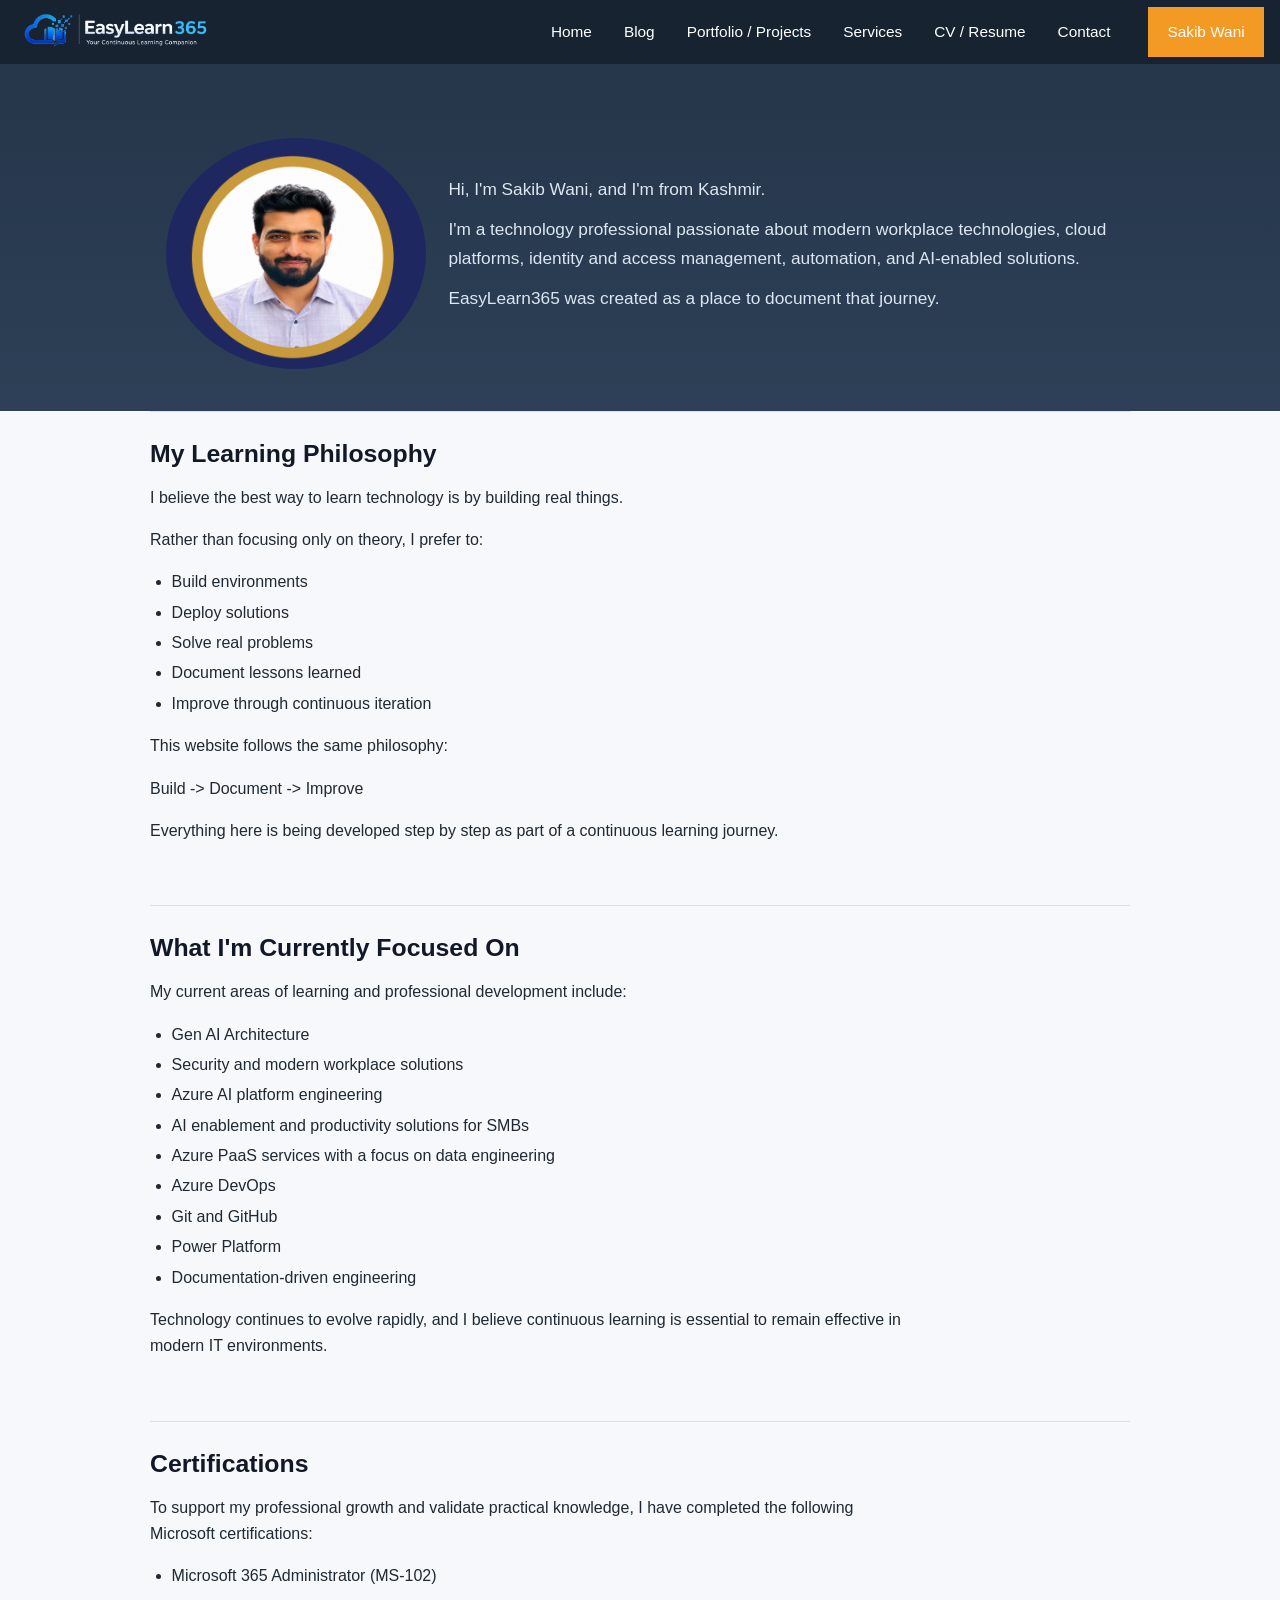
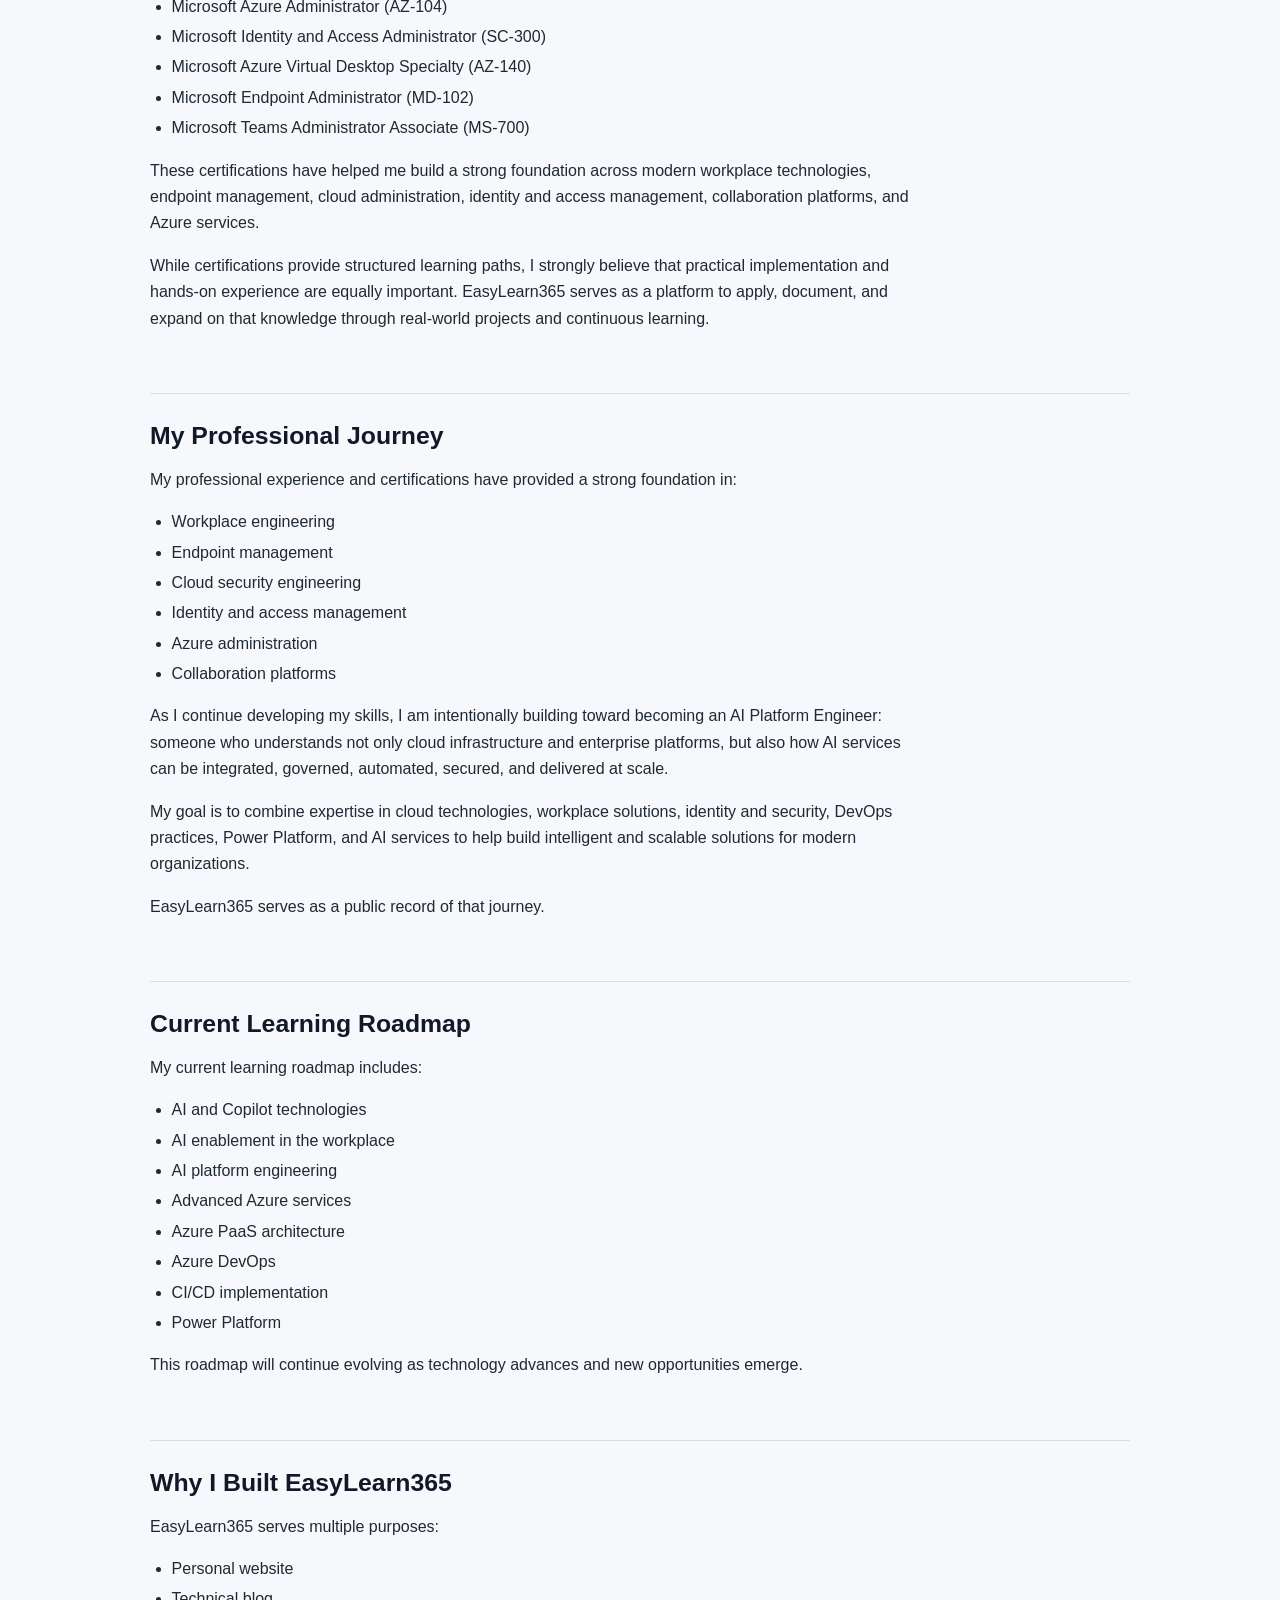
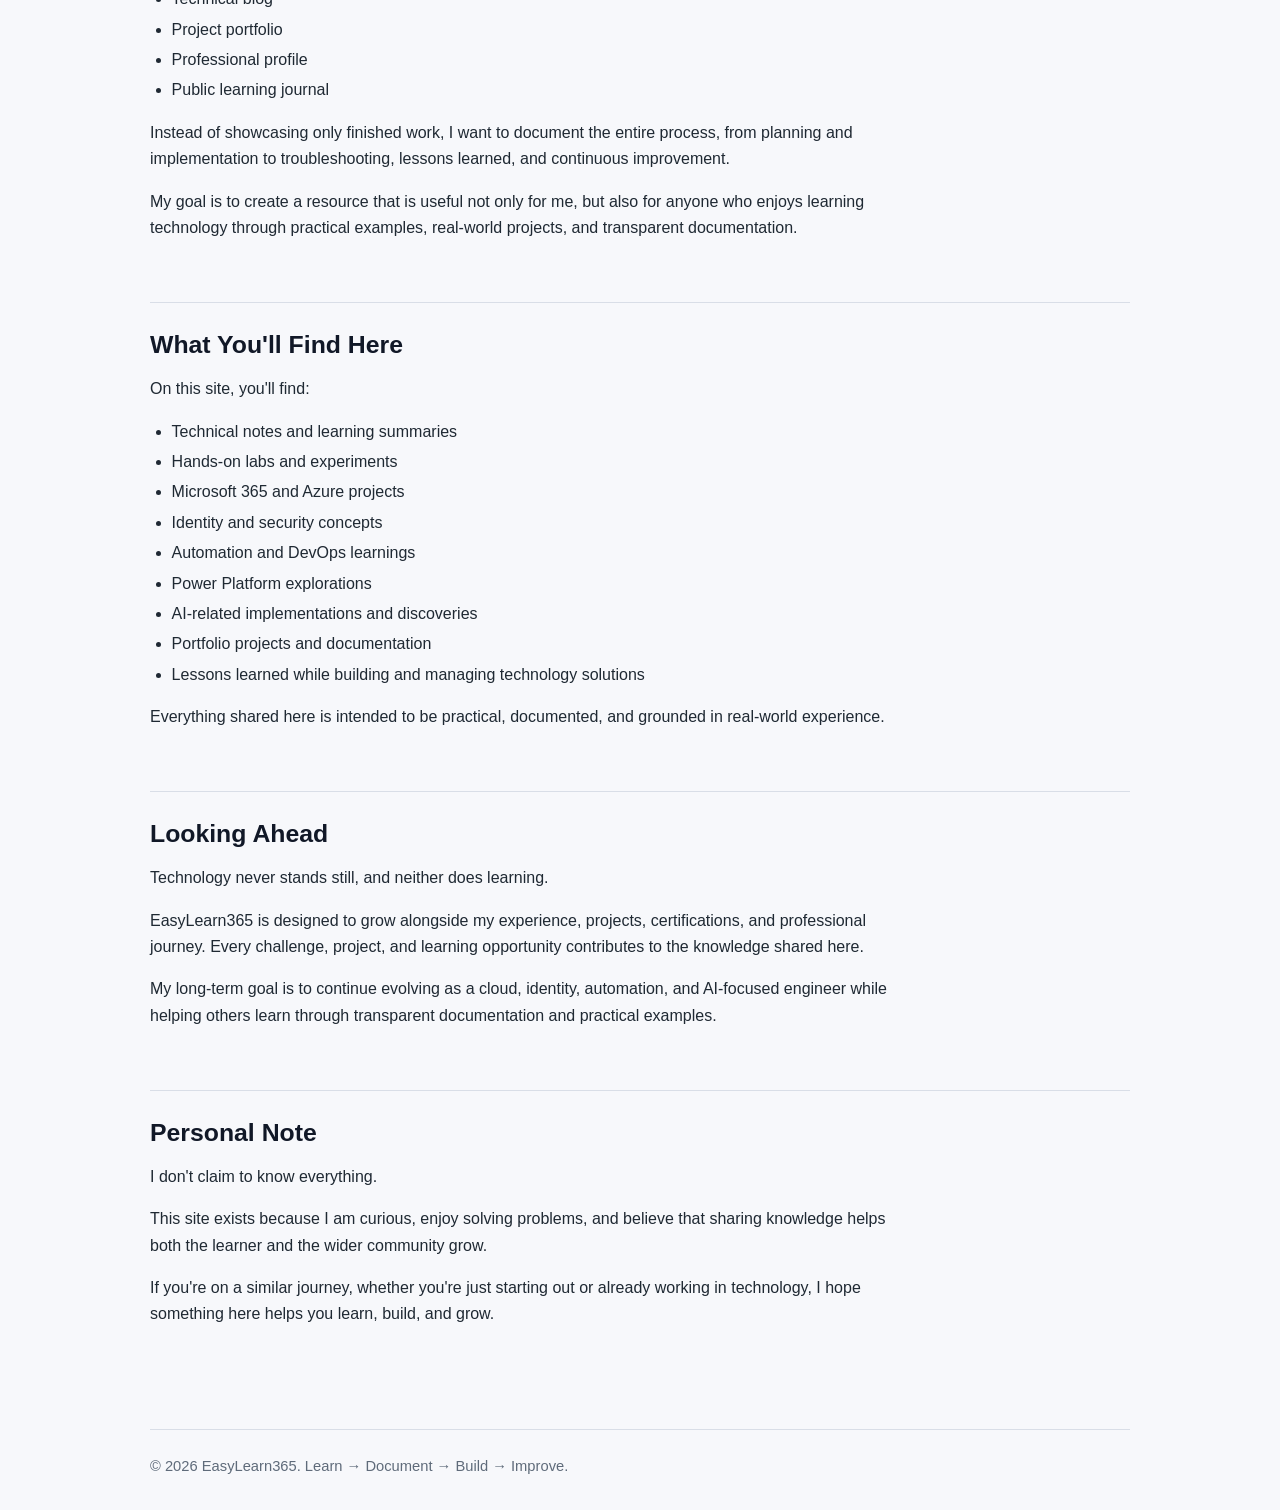
==== about/index.html @ 42c174fe "Remove About page hero heading" ====
<!DOCTYPE html>
<html lang="en">
<head>
  <meta charset="UTF-8" />
  <meta name="viewport" content="width=device-width, initial-scale=1.0" />
  <link rel="stylesheet" href="../assets/css/styles.css?v=20260812-1" />
  <title>About Me | EasyLearn365</title>
</head>
<body>
  <header class="page-header">
    <div class="topbar">
      <a class="site-brand" href="../" aria-label="EasyLearn365 home">
        <img
          class="brand-logo"
          src="../assets/images/easylearn365-brand-logo-header-light.png"
          alt="EasyLearn365 - Your Continuous Learning Companion"
        />
      </a>

      <nav>
        <a href="../">Home</a>
        <a href="../blog/">Blog</a>
        <a href="../projects/">Portfolio / Projects</a>
        <a href="../services/">Services</a>
        <a href="../cv/">CV / Resume</a>
        <a href="../contact/">Contact</a>
        <a class="nav-profile" href="./">Sakib Wani</a>
      </nav>
    </div>

    <div class="about-hero">
      <img
        src="../assets/images/sakib-wani-profile.png"
        alt="Sakib Wani"
        width="260"
      />
      <div class="about-hero-copy">
        <p>
          Hi, I'm Sakib Wani, and I'm from Kashmir.
        </p>
        <p>
          I'm a technology professional passionate about modern workplace
          technologies, cloud platforms, identity and access management,
          automation, and AI-enabled solutions.
        </p>
        <p>
          EasyLearn365 was created as a place to document that journey.
        </p>
      </div>
    </div>
  </header>

  <main>
    <section>
      <h2>My Learning Philosophy</h2>
      <p>
        I believe the best way to learn technology is by building real things.
      </p>
      <p>
        Rather than focusing only on theory, I prefer to:
      </p>
      <ul>
        <li>Build environments</li>
        <li>Deploy solutions</li>
        <li>Solve real problems</li>
        <li>Document lessons learned</li>
        <li>Improve through continuous iteration</li>
      </ul>
      <p>
        This website follows the same philosophy:
      </p>
      <p>
        Build -&gt; Document -&gt; Improve
      </p>
      <p>
        Everything here is being developed step by step as part of a continuous
        learning journey.
      </p>
    </section>

    <section>
      <h2>What I'm Currently Focused On</h2>
      <p>
        My current areas of learning and professional development include:
      </p>
      <ul>
        <li>Gen AI Architecture</li>
        <li>Security and modern workplace solutions</li>
        <li>Azure AI platform engineering</li>
        <li>AI enablement and productivity solutions for SMBs</li>
        <li>Azure PaaS services with a focus on data engineering</li>
        <li>Azure DevOps</li>
        <li>Git and GitHub</li>
        <li>Power Platform</li>
        <li>Documentation-driven engineering</li>
      </ul>
      <p>
        Technology continues to evolve rapidly, and I believe continuous
        learning is essential to remain effective in modern IT environments.
      </p>
    </section>

    <section>
      <h2>Certifications</h2>
      <p>
        To support my professional growth and validate practical knowledge, I
        have completed the following Microsoft certifications:
      </p>
      <ul>
        <li>Microsoft 365 Administrator (MS-102)</li>
        <li>Microsoft Azure Administrator (AZ-104)</li>
        <li>Microsoft Identity and Access Administrator (SC-300)</li>
        <li>Microsoft Azure Virtual Desktop Specialty (AZ-140)</li>
        <li>Microsoft Endpoint Administrator (MD-102)</li>
        <li>Microsoft Teams Administrator Associate (MS-700)</li>
      </ul>
      <p>
        These certifications have helped me build a strong foundation across
        modern workplace technologies, endpoint management, cloud
        administration, identity and access management, collaboration platforms,
        and Azure services.
      </p>
      <p>
        While certifications provide structured learning paths, I strongly
        believe that practical implementation and hands-on experience are equally
        important. EasyLearn365 serves as a platform to apply, document, and
        expand on that knowledge through real-world projects and continuous
        learning.
      </p>
    </section>

    <section>
      <h2>My Professional Journey</h2>
      <p>
        My professional experience and certifications have provided a strong
        foundation in:
      </p>
      <ul>
        <li>Workplace engineering</li>
        <li>Endpoint management</li>
        <li>Cloud security engineering</li>
        <li>Identity and access management</li>
        <li>Azure administration</li>
        <li>Collaboration platforms</li>
      </ul>
      <p>
        As I continue developing my skills, I am intentionally building toward
        becoming an AI Platform Engineer: someone who understands not only cloud
        infrastructure and enterprise platforms, but also how AI services can be
        integrated, governed, automated, secured, and delivered at scale.
      </p>
      <p>
        My goal is to combine expertise in cloud technologies, workplace
        solutions, identity and security, DevOps practices, Power Platform, and
        AI services to help build intelligent and scalable solutions for modern
        organizations.
      </p>
      <p>
        EasyLearn365 serves as a public record of that journey.
      </p>
    </section>

    <section>
      <h2>Current Learning Roadmap</h2>
      <p>
        My current learning roadmap includes:
      </p>
      <ul>
        <li>AI and Copilot technologies</li>
        <li>AI enablement in the workplace</li>
        <li>AI platform engineering</li>
        <li>Advanced Azure services</li>
        <li>Azure PaaS architecture</li>
        <li>Azure DevOps</li>
        <li>CI/CD implementation</li>
        <li>Power Platform</li>
      </ul>
      <p>
        This roadmap will continue evolving as technology advances and new
        opportunities emerge.
      </p>
    </section>

    <section>
      <h2>Why I Built EasyLearn365</h2>
      <p>
        EasyLearn365 serves multiple purposes:
      </p>
      <ul>
        <li>Personal website</li>
        <li>Technical blog</li>
        <li>Project portfolio</li>
        <li>Professional profile</li>
        <li>Public learning journal</li>
      </ul>
      <p>
        Instead of showcasing only finished work, I want to document the entire
        process, from planning and implementation to troubleshooting, lessons
        learned, and continuous improvement.
      </p>
      <p>
        My goal is to create a resource that is useful not only for me, but also
        for anyone who enjoys learning technology through practical examples,
        real-world projects, and transparent documentation.
      </p>
    </section>

    <section>
      <h2>What You'll Find Here</h2>
      <p>
        On this site, you'll find:
      </p>
      <ul>
        <li>Technical notes and learning summaries</li>
        <li>Hands-on labs and experiments</li>
        <li>Microsoft 365 and Azure projects</li>
        <li>Identity and security concepts</li>
        <li>Automation and DevOps learnings</li>
        <li>Power Platform explorations</li>
        <li>AI-related implementations and discoveries</li>
        <li>Portfolio projects and documentation</li>
        <li>Lessons learned while building and managing technology solutions</li>
      </ul>
      <p>
        Everything shared here is intended to be practical, documented, and
        grounded in real-world experience.
      </p>
    </section>

    <section>
      <h2>Looking Ahead</h2>
      <p>
        Technology never stands still, and neither does learning.
      </p>
      <p>
        EasyLearn365 is designed to grow alongside my experience, projects,
        certifications, and professional journey. Every challenge, project, and
        learning opportunity contributes to the knowledge shared here.
      </p>
      <p>
        My long-term goal is to continue evolving as a cloud, identity,
        automation, and AI-focused engineer while helping others learn through
        transparent documentation and practical examples.
      </p>
    </section>

    <section>
      <h2>Personal Note</h2>
      <p>
        I don't claim to know everything.
      </p>
      <p>
        This site exists because I am curious, enjoy solving problems, and
        believe that sharing knowledge helps both the learner and the wider
        community grow.
      </p>
      <p>
        If you're on a similar journey, whether you're just starting out or
        already working in technology, I hope something here helps you learn,
        build, and grow.
      </p>
    </section>
  </main>

  <footer>
    <p>&copy; 2026 EasyLearn365. Learn &rarr; Document &rarr; Build &rarr; Improve.</p>
  </footer>
</body>
</html>
---- assets/css/styles.css ----
* {
  box-sizing: border-box;
}

:root {
  color-scheme: light;
  --page-bg: #f7f8fb;
  --text: #1f2933;
  --muted: #5f6b7a;
  --heading: #111827;
  --line: #d9dee7;
  --brand: #1f5f8b;
  --brand-strong: #163f5f;
  --ink: #172331;
  --ink-soft: #223143;
  --blue: #16a8d8;
}

html {
  font-size: 16px;
}

body {
  margin: 0;
  background: var(--page-bg);
  color: var(--text);
  font-family: Arial, Helvetica, sans-serif;
  line-height: 1.65;
}

a {
  color: var(--brand);
  text-decoration-thickness: 1px;
  text-underline-offset: 0.18em;
}

a:hover,
a:focus {
  color: var(--brand-strong);
}

header,
main,
footer {
  width: min(100% - 2rem, 980px);
  margin: 0 auto;
}

header {
  width: 100%;
  padding: 0 0 2rem;
}

.page-header {
  padding-bottom: 2.4rem;
  background: linear-gradient(180deg, #243448 0%, #2d4057 100%);
}

.page-header .topbar {
  margin-bottom: 2.2rem;
}

.page-header h1,
.page-header h2 {
  color: #ffffff;
}

.page-header p,
.page-header .page-intro,
.page-header .blog-intro,
.page-header .article-source,
.page-header .post-meta {
  color: #dbe7f1;
}

.page-header .post-meta span + span::before {
  background: rgba(255, 255, 255, 0.36);
}

.page-header .button-muted {
  border-color: rgba(255, 255, 255, 0.75);
  background: transparent;
  color: #ffffff;
}

.page-header .button-muted:hover,
.page-header .button-muted:focus {
  border-color: #82d7f1;
  background: rgba(130, 215, 241, 0.12);
  color: #82d7f1;
}

.about-hero {
  display: grid;
  grid-template-columns: 260px minmax(0, 1fr);
  align-items: center;
  gap: 2.4rem;
  width: min(100% - 2rem, 980px);
  margin: 0 auto;
  padding: 1.2rem 0 0.2rem;
}

.about-hero img {
  display: block;
  width: min(260px, 100%);
  margin: 0;
  border-radius: 50%;
}

.about-hero-copy h1 {
  margin: 0 0 0.7rem;
}

.about-hero-copy h2 {
  margin-bottom: 0.7rem;
  color: #82d7f1;
  font-size: 1.2rem;
}

.about-hero-copy p {
  max-width: 660px;
  margin: 0 0 0.75rem;
  color: #dbe7f1;
}

.about-hero-copy p:last-child {
  margin-bottom: 0;
}

.hero {
  width: 100%;
  margin: 0;
  padding: 3rem max(1rem, calc((100% - 980px) / 2)) 3.5rem;
  border-top: 0;
  background: linear-gradient(180deg, #243448 0%, #2d4057 100%);
  text-align: center;
}

.hero-copy {
  max-width: 900px;
  margin: 0 auto;
}

.logo-marquee {
  width: min(100%, 900px);
  margin: 0 auto 1.5rem;
  overflow: hidden;
  -webkit-mask-image: linear-gradient(90deg, transparent, #000 12%, #000 88%, transparent);
  mask-image: linear-gradient(90deg, transparent, #000 12%, #000 88%, transparent);
}

.logo-track {
  display: flex;
  width: max-content;
  animation: logo-scroll 34s linear infinite;
}

.logo-group {
  display: flex;
  gap: 0.75rem;
  padding-right: 0.75rem;
}

.logo-tile {
  position: relative;
  display: flex;
  align-items: center;
  justify-content: center;
  gap: 0.55rem;
  min-width: max-content;
  min-height: 3rem;
  padding: 0.58rem 0.9rem;
  border: 1px solid rgba(125, 211, 252, 0.5);
  background: #102a44;
  box-shadow: 0 0.45rem 1.1rem rgba(0, 0, 0, 0.22);
}

.logo-label {
  position: relative;
  z-index: 1;
  color: #ffffff !important;
  font-size: 0.94rem;
  font-weight: 700;
  line-height: 1.1;
  text-shadow: 0 1px 2px rgba(0, 0, 0, 0.35);
  white-space: nowrap;
}

.sr-only {
  position: absolute;
  width: 1px;
  height: 1px;
  padding: 0;
  margin: -1px;
  overflow: hidden;
  clip: rect(0, 0, 0, 0);
  white-space: nowrap;
  border: 0;
}

.mark-microsoft::before {
  content: "";
  flex: 0 0 auto;
  width: 1.35rem;
  height: 1.35rem;
  background:
    linear-gradient(#f25022 0 0) 0 0 / 46% 46%,
    linear-gradient(#7fba00 0 0) 100% 0 / 46% 46%,
    linear-gradient(#00a4ef 0 0) 0 100% / 46% 46%,
    linear-gradient(#ffb900 0 0) 100% 100% / 46% 46%;
  background-repeat: no-repeat;
}

.mark-azure::before {
  content: "";
  flex: 0 0 auto;
  width: 1.55rem;
  height: 1.4rem;
  background: linear-gradient(135deg, #38bdf8, #0078d4);
  clip-path: polygon(50% 0, 100% 100%, 62% 100%, 49% 66%, 34% 100%, 0 100%);
}

.mark-identity::before {
  content: "";
  flex: 0 0 auto;
  width: 1.35rem;
  height: 1.5rem;
  background: linear-gradient(135deg, #7dd3fc, #6366f1);
  clip-path: polygon(50% 0, 90% 18%, 82% 76%, 50% 100%, 18% 76%, 10% 18%);
}

.mark-identity::after {
  content: "";
  position: absolute;
  left: 1.28rem;
  width: 0.42rem;
  height: 0.42rem;
  border: 0.14rem solid #ffffff;
  border-top-color: transparent;
  border-radius: 50%;
}

.mark-security::before {
  content: "";
  flex: 0 0 auto;
  width: 1.4rem;
  height: 1.52rem;
  background: linear-gradient(135deg, #22c55e, #14b8a6);
  clip-path: polygon(50% 0, 88% 17%, 82% 73%, 50% 100%, 18% 73%, 12% 17%);
}

.mark-security::after {
  content: "";
  position: absolute;
  left: 1.3rem;
  width: 0.52rem;
  height: 0.4rem;
  border: 0.12rem solid #ffffff;
  border-top-left-radius: 0.2rem;
  border-top-right-radius: 0.2rem;
  border-bottom-width: 0.28rem;
}

.mark-automation::before {
  content: "";
  flex: 0 0 auto;
  width: 1.3rem;
  height: 1.3rem;
  border: 0.25rem solid #d6a900;
  border-radius: 50%;
  box-shadow:
    0 -0.78rem 0 -0.54rem #d6a900,
    0 0.78rem 0 -0.54rem #d6a900,
    0.78rem 0 0 -0.54rem #d6a900,
    -0.78rem 0 0 -0.54rem #d6a900,
    0.55rem 0.55rem 0 -0.54rem #d6a900,
    -0.55rem -0.55rem 0 -0.54rem #d6a900,
    0.55rem -0.55rem 0 -0.54rem #d6a900,
    -0.55rem 0.55rem 0 -0.54rem #d6a900;
}

.mark-ai::before {
  content: "";
  flex: 0 0 auto;
  width: 1.42rem;
  height: 1.42rem;
  border: 0.18rem solid #0891b2;
  border-radius: 50%;
  box-shadow:
    0.62rem 0.2rem 0 -0.3rem #0891b2,
    -0.56rem 0.3rem 0 -0.3rem #0891b2,
    0 -0.62rem 0 -0.3rem #0891b2;
}

.mark-copilot::before {
  content: "";
  flex: 0 0 auto;
  width: 1.55rem;
  height: 1.25rem;
  border: 0.2rem solid #7c3aed;
  border-left-color: #0284c7;
  border-right-color: #16a34a;
  border-radius: 50%;
  transform: rotate(-12deg);
}

.mark-copilot::after {
  content: "";
  position: absolute;
  left: 1.45rem;
  width: 0.5rem;
  height: 0.5rem;
  background: #0284c7;
  border-radius: 50%;
}

.mark-devops::before {
  content: "";
  flex: 0 0 auto;
  width: 1.65rem;
  height: 0.95rem;
  border: 0.2rem solid #2563eb;
  border-left-color: transparent;
  border-right-color: transparent;
  border-radius: 50%;
  transform: rotate(-18deg);
}

.mark-workplace::before {
  content: "";
  flex: 0 0 auto;
  width: 1.5rem;
  height: 1.08rem;
  border: 0.16rem solid #16a34a;
  border-radius: 0.18rem;
  box-shadow: 0.28rem 0.28rem 0 -0.12rem #16a34a;
}

@keyframes logo-scroll {
  from {
    transform: translateX(0);
  }

  to {
    transform: translateX(-50%);
  }
}

@media (prefers-reduced-motion: reduce) {
  .logo-track {
    animation: none;
    flex-wrap: wrap;
    justify-content: center;
    width: auto;
  }
}

.hero h1 {
  margin: 0 auto 1rem;
  max-width: 850px;
  color: #ffffff;
}

.hero p {
  max-width: 780px;
  margin-left: auto;
  margin-right: auto;
  color: #dbe7f1;
}

.hero-actions {
  display: flex;
  flex-wrap: wrap;
  justify-content: center;
  gap: 0.8rem;
  margin-top: 1.6rem;
}

.button {
  display: inline-flex;
  align-items: center;
  justify-content: center;
  min-height: 3rem;
  padding: 0.75rem 1.15rem;
  border: 1px solid var(--brand);
  font-weight: 700;
  text-decoration: none;
}

.button-primary {
  border-color: var(--blue);
  background: var(--blue);
  color: #ffffff;
}

.button-primary:hover,
.button-primary:focus {
  border-color: #55c9ea;
  background: #55c9ea;
  color: #ffffff;
}

.button-secondary {
  background: transparent;
  border-color: #ffffff;
  color: #ffffff;
}

.button-secondary:hover,
.button-secondary:focus {
  border-color: #82d7f1;
  color: #82d7f1;
}

.topbar {
  display: flex;
  align-items: center;
  justify-content: space-between;
  gap: 1rem;
  width: 100%;
  min-height: 4rem;
  padding: 0.45rem 1rem;
  background: var(--ink);
}

.site-brand {
  display: block;
  flex: 0 0 auto;
  width: min(205px, 28vw);
  margin: 0;
  text-decoration: none;
}

.site-brand:hover,
.site-brand:focus {
  opacity: 0.92;
}

.brand-logo {
  display: block;
  width: 100%;
}

nav {
  display: flex;
  flex-wrap: wrap;
  align-items: center;
  justify-content: flex-end;
  gap: 0.55rem 2rem;
  padding: 0;
  border-bottom: 0;
  font-size: 0.96rem;
}

nav a {
  color: #ffffff;
  text-decoration: none;
}

nav a:hover,
nav a:focus {
  color: #82d7f1;
  text-decoration: underline;
}

.nav-profile {
  margin-left: 0.35rem;
  padding: 0.68rem 1.15rem;
  border: 1px solid #f39a25;
  background: #f39a25;
  color: #ffffff;
}

.nav-profile:hover,
.nav-profile:focus {
  border-color: #ffb24f;
  background: #ffb24f;
  color: #ffffff;
  text-decoration: none;
}

h1,
h2,
h3 {
  color: var(--heading);
  line-height: 1.2;
}

h1 {
  max-width: 820px;
  margin: 2.4rem auto 1rem;
  font-size: 2.2rem;
  letter-spacing: 0;
}

h2 {
  margin: 0 0 0.85rem;
  font-size: 1.55rem;
}

h3 {
  margin: 1.4rem 0 0.45rem;
  font-size: 1.1rem;
}

p,
ul {
  max-width: 760px;
}

header p {
  max-width: 760px;
  margin-left: auto;
  margin-right: auto;
  color: var(--muted);
  font-size: 1.08rem;
}

header > h1,
header > p {
  width: min(100% - 2rem, 980px);
}

.page-intro {
  margin-top: 0;
  margin-bottom: 0.5rem;
  text-align: center;
}

.services-page {
  padding-top: 0.8rem;
}

.service-section {
  border-top: 0;
}

.service-section > h2 {
  margin-bottom: 1.1rem;
  text-align: center;
}

.audience-grid {
  display: grid;
  grid-template-columns: repeat(4, minmax(0, 1fr));
  gap: 1rem;
}

.audience-card {
  padding: 1.15rem;
  border: 1px solid var(--line);
  background: #ffffff;
  box-shadow: 0 0.45rem 1.2rem rgba(23, 35, 49, 0.05);
}

.audience-card h3 {
  margin-top: 0;
  font-size: 1rem;
}

.audience-card p {
  margin: 0;
  color: var(--muted);
  font-size: 0.95rem;
}

.availability-panel {
  max-width: 760px;
  margin: 0 auto 1.6rem;
  padding: 1.4rem;
  border: 1px solid rgba(22, 168, 216, 0.35);
  background: #ffffff;
  text-align: center;
}

.availability-panel p {
  margin-left: auto;
  margin-right: auto;
}

.availability-panel .button {
  margin-top: 0.5rem;
}

.contact-page {
  padding-top: 0.8rem;
}

.contact-pitch {
  margin-bottom: 0;
}

.contact-panel {
  max-width: 900px;
  margin: 0 auto 1.5rem;
  padding: 0;
  border-top: 0;
}

.forms-embed {
  overflow: hidden;
  border: 1px solid var(--line);
  background: #ffffff;
  box-shadow: 0 0.6rem 1.4rem rgba(23, 35, 49, 0.06);
}

.forms-embed iframe {
  display: block;
  width: 100%;
  min-height: 640px;
  border: 0;
}

main {
  padding-bottom: 2.5rem;
}

.browse-section {
  padding: 3rem 0 2.6rem;
  border-top: 0;
}

.section-intro {
  max-width: 760px;
  margin: 0 auto 1.8rem;
  text-align: center;
}

.section-intro h2 {
  margin-bottom: 0.65rem;
  font-size: 2rem;
}

.section-intro p {
  margin: 0 auto;
  color: var(--muted);
}

.page-header .section-intro p {
  color: #dbe7f1;
}

.intro-actions {
  display: flex;
  flex-wrap: wrap;
  justify-content: center;
  gap: 0.8rem;
  margin-top: 1.4rem;
}

.browse-grid {
  display: grid;
  grid-template-columns: repeat(2, minmax(0, 1fr));
  gap: 1rem;
}

.browse-card {
  border: 1px solid var(--line);
  background: #ffffff;
  box-shadow: 0 0.6rem 1.4rem rgba(23, 35, 49, 0.06);
  transition: border-color 180ms ease, box-shadow 180ms ease, transform 180ms ease;
}

.browse-card:hover,
.browse-card:focus-within {
  border-color: rgba(22, 168, 216, 0.6);
  box-shadow: 0 0.85rem 1.8rem rgba(23, 35, 49, 0.1);
  transform: translateY(-2px);
}

.browse-card[open] {
  border-color: rgba(22, 168, 216, 0.75);
}

.browse-card summary {
  position: relative;
  display: grid;
  gap: 0.45rem;
  min-height: 8.25rem;
  padding: 1.25rem 3rem 1.25rem 1.25rem;
  cursor: pointer;
  list-style: none;
}

.browse-card summary::-webkit-details-marker {
  display: none;
}

.browse-card summary::after {
  content: "+";
  position: absolute;
  top: 1.1rem;
  right: 1.25rem;
  display: inline-flex;
  align-items: center;
  justify-content: center;
  width: 1.7rem;
  height: 1.7rem;
  border: 1px solid rgba(22, 168, 216, 0.45);
  color: var(--brand);
  font-weight: 800;
  line-height: 1;
}

.browse-card[open] summary {
  border-bottom: 1px solid var(--line);
}

.browse-card[open] summary::after {
  content: "-";
}

.card-title {
  color: var(--heading);
  font-size: 1.15rem;
  font-weight: 800;
  line-height: 1.25;
}

.card-summary {
  color: var(--muted);
  font-size: 0.98rem;
}

.card-content {
  padding: 1.15rem 1.25rem 1.25rem;
}

.card-content p,
.card-content ul {
  margin-top: 0;
}

.card-content p:last-child,
.card-content ul:last-child {
  margin-bottom: 0;
}

.blog-page {
  display: grid;
  grid-template-columns: minmax(0, 1fr) 280px;
  gap: 2rem;
  align-items: start;
  padding-top: 0.8rem;
}

.blog-intro {
  margin-top: 2.2rem;
  margin-bottom: 0;
  max-width: 860px;
  text-align: center;
}

.blog-feed,
.blog-sidebar,
.sidebar-panel {
  border-top: 0;
}

.blog-feed h2 {
  margin-bottom: 1.2rem;
}

.post-preview {
  display: grid;
  grid-template-columns: 250px minmax(0, 1fr);
  gap: 1.4rem;
  margin: 0;
  padding: 1.5rem 0;
  border-top: 1px solid var(--line);
}

.post-preview:first-of-type {
  border-top: 0;
  padding-top: 0;
}

.post-thumb {
  position: relative;
  display: flex;
  align-items: center;
  justify-content: center;
  min-height: 150px;
  overflow: hidden;
  background: var(--ink);
  color: #ffffff;
  font-weight: 800;
  text-align: center;
  text-decoration: none;
}

.post-thumb::before,
.post-thumb::after {
  content: "";
  position: absolute;
  border-radius: 50%;
}

.post-thumb::before {
  width: 6.4rem;
  height: 6.4rem;
  background: linear-gradient(135deg, #0078d4, #38bdf8);
  transform: translate(-1.6rem, -0.3rem);
}

.post-thumb::after {
  width: 3.5rem;
  height: 3.5rem;
  border: 0.6rem solid rgba(255, 255, 255, 0.9);
  border-left-color: transparent;
  transform: translate(2.3rem, 1.25rem) rotate(-18deg);
}

.post-thumb span {
  position: relative;
  z-index: 1;
  max-width: 11rem;
  padding: 0.4rem 0.6rem;
  background: rgba(23, 35, 49, 0.82);
  font-size: 0.9rem;
  letter-spacing: 0;
}

.thumb-journey::before {
  background: linear-gradient(135deg, #16a8d8, #2563eb);
}

.thumb-cloud::before {
  clip-path: polygon(50% 0, 100% 100%, 62% 100%, 49% 66%, 34% 100%, 0 100%);
  border-radius: 0;
}

.post-summary h3 {
  margin-top: 0;
  margin-bottom: 0.55rem;
  font-size: 1.35rem;
}

.post-summary h3 a {
  color: var(--heading);
  text-decoration: none;
}

.post-summary h3 a:hover,
.post-summary h3 a:focus {
  color: var(--brand);
  text-decoration: underline;
}

.post-meta {
  display: flex;
  flex-wrap: wrap;
  gap: 0.45rem 0.9rem;
  margin: 0 0 0.75rem;
  color: var(--muted);
  font-size: 0.92rem;
}

.post-meta span {
  display: inline-flex;
  align-items: center;
}

.post-meta span + span::before {
  content: "";
  display: inline-block;
  width: 0.42rem;
  height: 0.42rem;
  margin-right: 0.65rem;
  border-radius: 50%;
  background: var(--line);
}

.post-summary p:not(.post-meta) {
  margin-top: 0;
}

.button-muted {
  min-height: 2.6rem;
  border-color: #6b7280;
  background: #6b7280;
  color: #ffffff;
}

.button-muted:hover,
.button-muted:focus {
  border-color: var(--brand);
  background: var(--brand);
  color: #ffffff;
}

.blog-sidebar {
  display: grid;
  gap: 1.2rem;
  padding-top: 0.2rem;
}

.sidebar-panel {
  padding: 1.25rem;
  border: 1px solid var(--line);
  background: #ffffff;
}

.sidebar-panel h2 {
  margin-bottom: 0.9rem;
  font-size: 1.15rem;
}

.sidebar-panel p {
  margin: 0;
  color: var(--muted);
  font-size: 0.96rem;
}

.sidebar-list,
.tag-list {
  max-width: none;
  margin: 0;
  padding-left: 0;
  list-style: none;
}

.sidebar-list li,
.tag-list li {
  margin: 0;
  padding: 0.65rem 0;
  border-top: 1px solid var(--line);
}

.sidebar-list li:first-child,
.tag-list li:first-child {
  border-top: 0;
  padding-top: 0;
}

.sidebar-list a {
  color: var(--text);
  text-decoration: none;
}

.sidebar-list a:hover,
.sidebar-list a:focus {
  color: var(--brand);
  text-decoration: underline;
}

.tag-list li {
  color: var(--muted);
  font-size: 0.95rem;
}

.article-hero {
  width: min(100% - 2rem, 980px);
  margin: 2.4rem auto 1.5rem;
}

.article-hero h1 {
  max-width: 960px;
  margin: 0 0 0.85rem;
  font-size: 2.35rem;
  line-height: 1.15;
}

.article-meta {
  max-width: none;
  margin: 0 0 1rem;
}

.article-source {
  max-width: 820px;
  margin: 0;
  color: var(--muted);
  font-size: 1rem;
}

section,
article {
  margin: 0 0 1.1rem;
}

section {
  padding: 1.35rem 0;
  border-top: 1px solid var(--line);
}

article section:first-child {
  border-top: 0;
}

ul {
  padding-left: 1.35rem;
}

li + li {
  margin-top: 0.25rem;
}

strong {
  color: var(--heading);
}

img {
  max-width: 100%;
  height: auto;
}

.site-brand .brand-logo {
  margin: 0;
  border-radius: 0;
}

header img:not(.brand-logo) {
  display: block;
  width: min(260px, 70vw);
  margin-top: 1.25rem;
  margin-left: max(1rem, calc((100% - 980px) / 2));
  border-radius: 50%;
}

footer {
  padding: 1.5rem 0 2rem;
  border-top: 1px solid var(--line);
  color: var(--muted);
  font-size: 0.92rem;
}

footer p {
  margin: 0;
}

@media (min-width: 760px) {
  h1 {
    font-size: 3rem;
  }

  .article-hero h1 {
    font-size: 2.55rem;
  }

  section {
    padding: 1.7rem 0;
  }
}

@media (max-width: 900px) {
  .about-hero {
    grid-template-columns: 220px minmax(0, 1fr);
    gap: 1.5rem;
  }

  .about-hero img {
    width: min(220px, 100%);
  }

  nav {
    gap: 0.5rem 1.15rem;
  }

  .nav-profile {
    margin-left: 0.1rem;
  }

  .blog-page {
    grid-template-columns: 1fr;
  }

  .blog-sidebar {
    grid-template-columns: repeat(2, minmax(0, 1fr));
  }

  .blog-sidebar .sidebar-panel:last-child {
    grid-column: 1 / -1;
  }

  .audience-grid {
    grid-template-columns: repeat(2, minmax(0, 1fr));
  }
}

@media (max-width: 520px) {
  main,
  footer {
    width: min(100% - 1.25rem, 980px);
  }

  .topbar {
    align-items: flex-start;
    flex-direction: column;
  }

  .site-brand {
    width: min(200px, 100%);
  }

  .hero {
    padding: 2.2rem 0.75rem 2.6rem;
  }

  .about-hero {
    grid-template-columns: 1fr;
    gap: 1.1rem;
    padding-top: 0.6rem;
    text-align: center;
  }

  .about-hero img {
    width: min(220px, 70vw);
    margin: 0 auto;
  }

  .about-hero-copy p {
    margin-left: auto;
    margin-right: auto;
  }

  nav {
    justify-content: flex-start;
    gap: 0.45rem 0.8rem;
    font-size: 0.92rem;
  }

  h1 {
    margin-top: 1.7rem;
  }

  .article-hero {
    width: min(100% - 1.25rem, 980px);
    margin-top: 1.7rem;
  }

  .article-hero h1 {
    font-size: 2rem;
  }

  .browse-grid {
    grid-template-columns: 1fr;
  }

  .section-intro h2 {
    font-size: 1.65rem;
  }

  .browse-card summary {
    min-height: auto;
  }

  .post-preview {
    grid-template-columns: 1fr;
  }

  .post-thumb {
    min-height: 170px;
  }

  .blog-sidebar {
    grid-template-columns: 1fr;
  }

  .form-grid {
    grid-template-columns: 1fr;
  }

  .audience-grid {
    grid-template-columns: 1fr;
  }
}
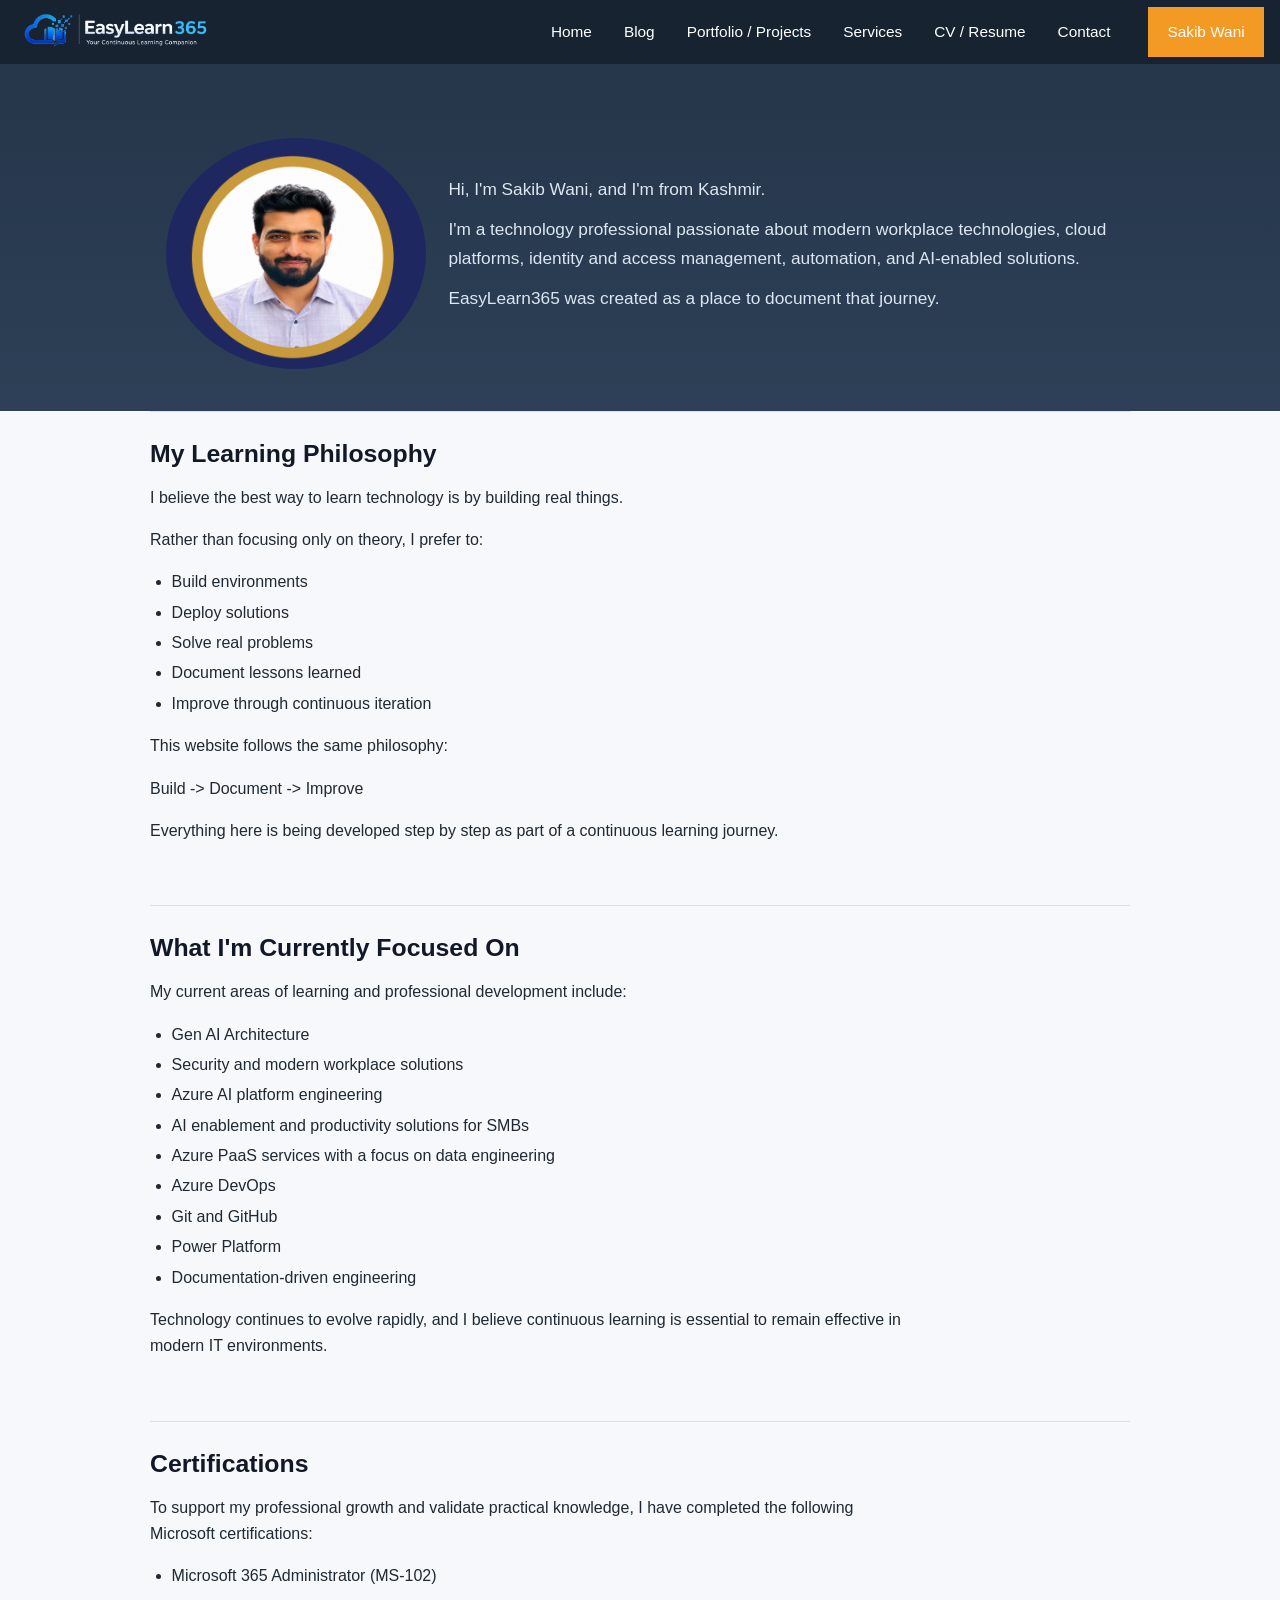
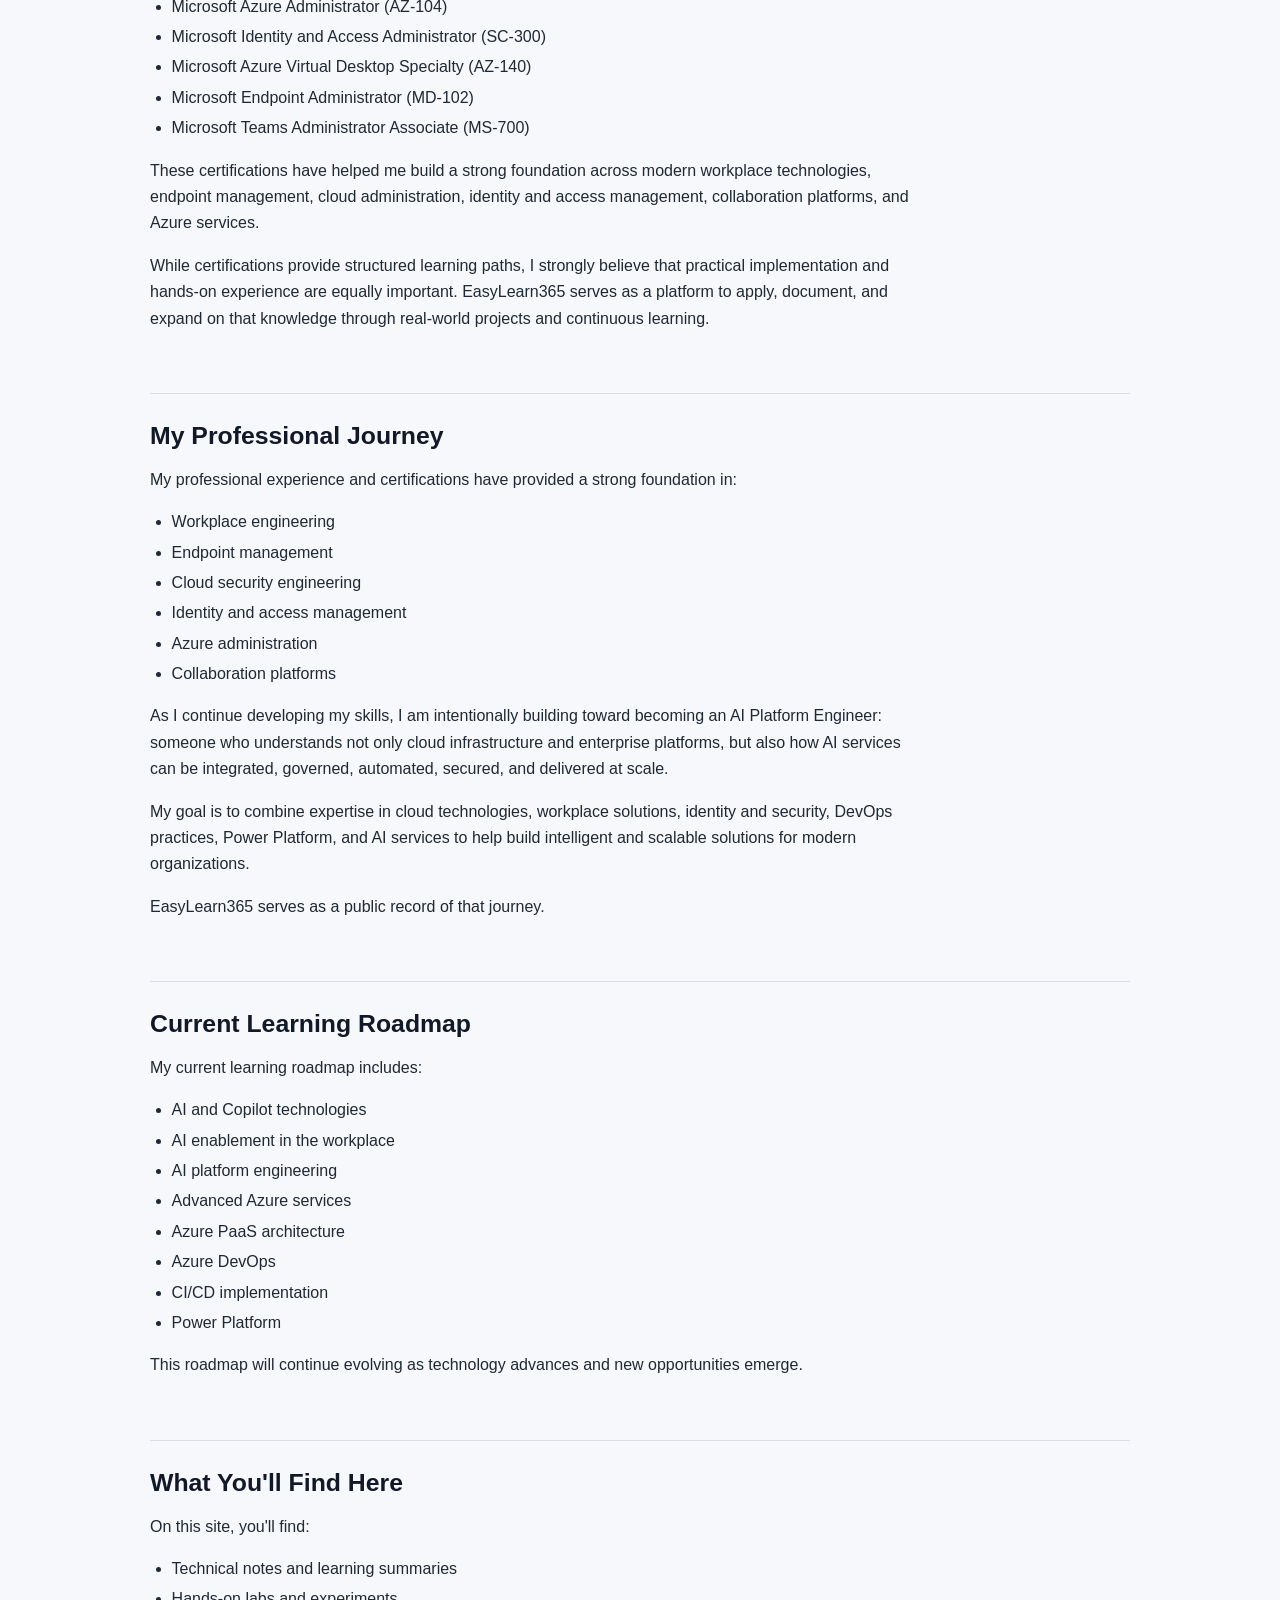
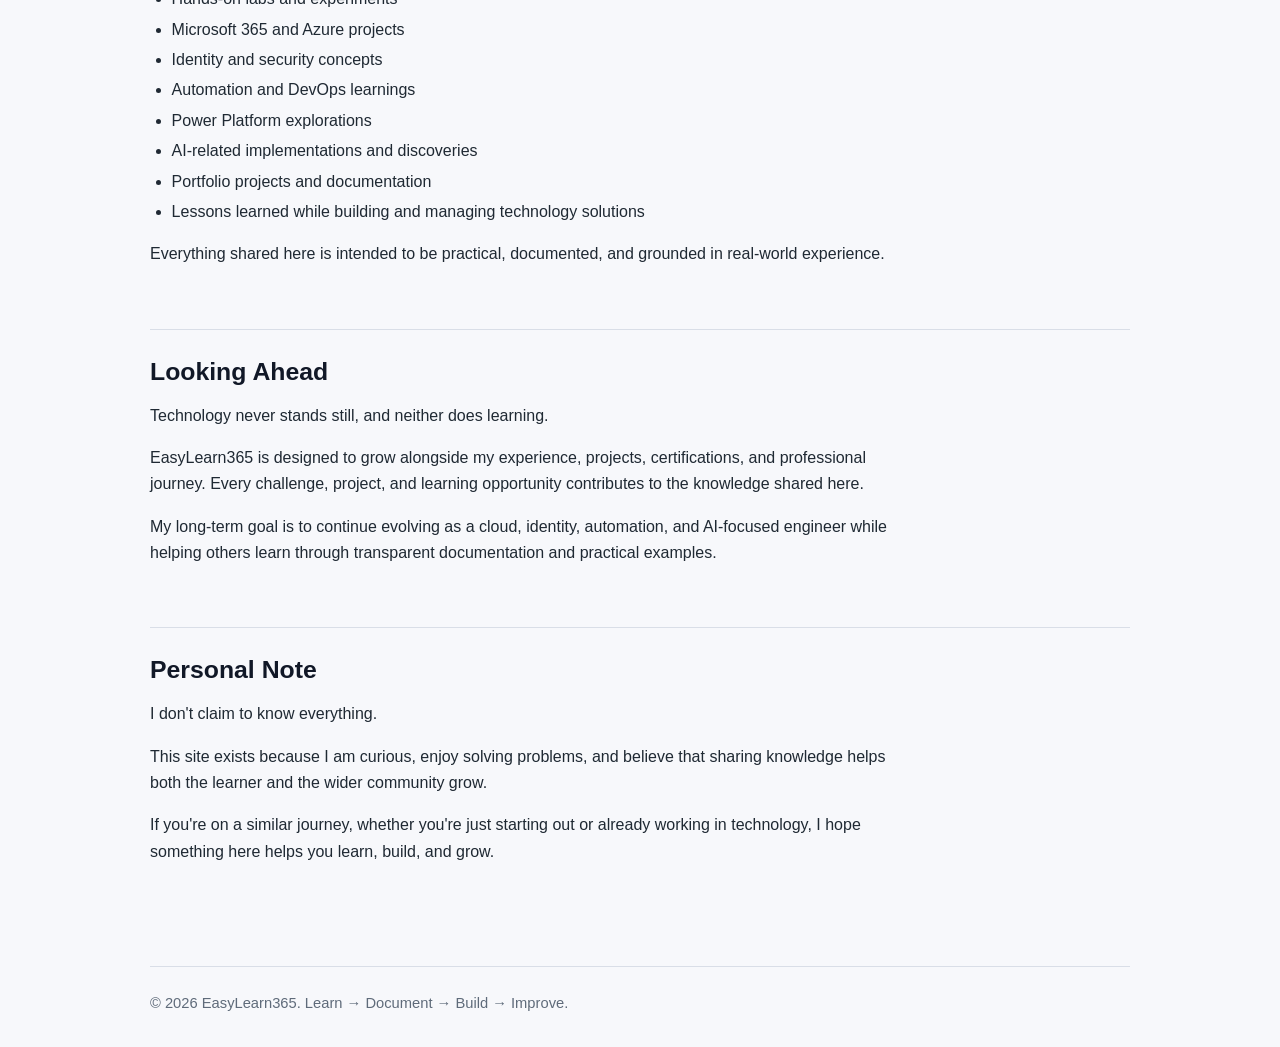
==== commit 41ea10ed: "Remove duplicate About page site origin section" ====
--- a/about/index.html
+++ b/about/index.html
@@ -182,30 +182,6 @@
     </section>
 
     <section>
-      <h2>Why I Built EasyLearn365</h2>
-      <p>
-        EasyLearn365 serves multiple purposes:
-      </p>
-      <ul>
-        <li>Personal website</li>
-        <li>Technical blog</li>
-        <li>Project portfolio</li>
-        <li>Professional profile</li>
-        <li>Public learning journal</li>
-      </ul>
-      <p>
-        Instead of showcasing only finished work, I want to document the entire
-        process, from planning and implementation to troubleshooting, lessons
-        learned, and continuous improvement.
-      </p>
-      <p>
-        My goal is to create a resource that is useful not only for me, but also
-        for anyone who enjoys learning technology through practical examples,
-        real-world projects, and transparent documentation.
-      </p>
-    </section>
-
-    <section>
       <h2>What You'll Find Here</h2>
       <p>
         On this site, you'll find:
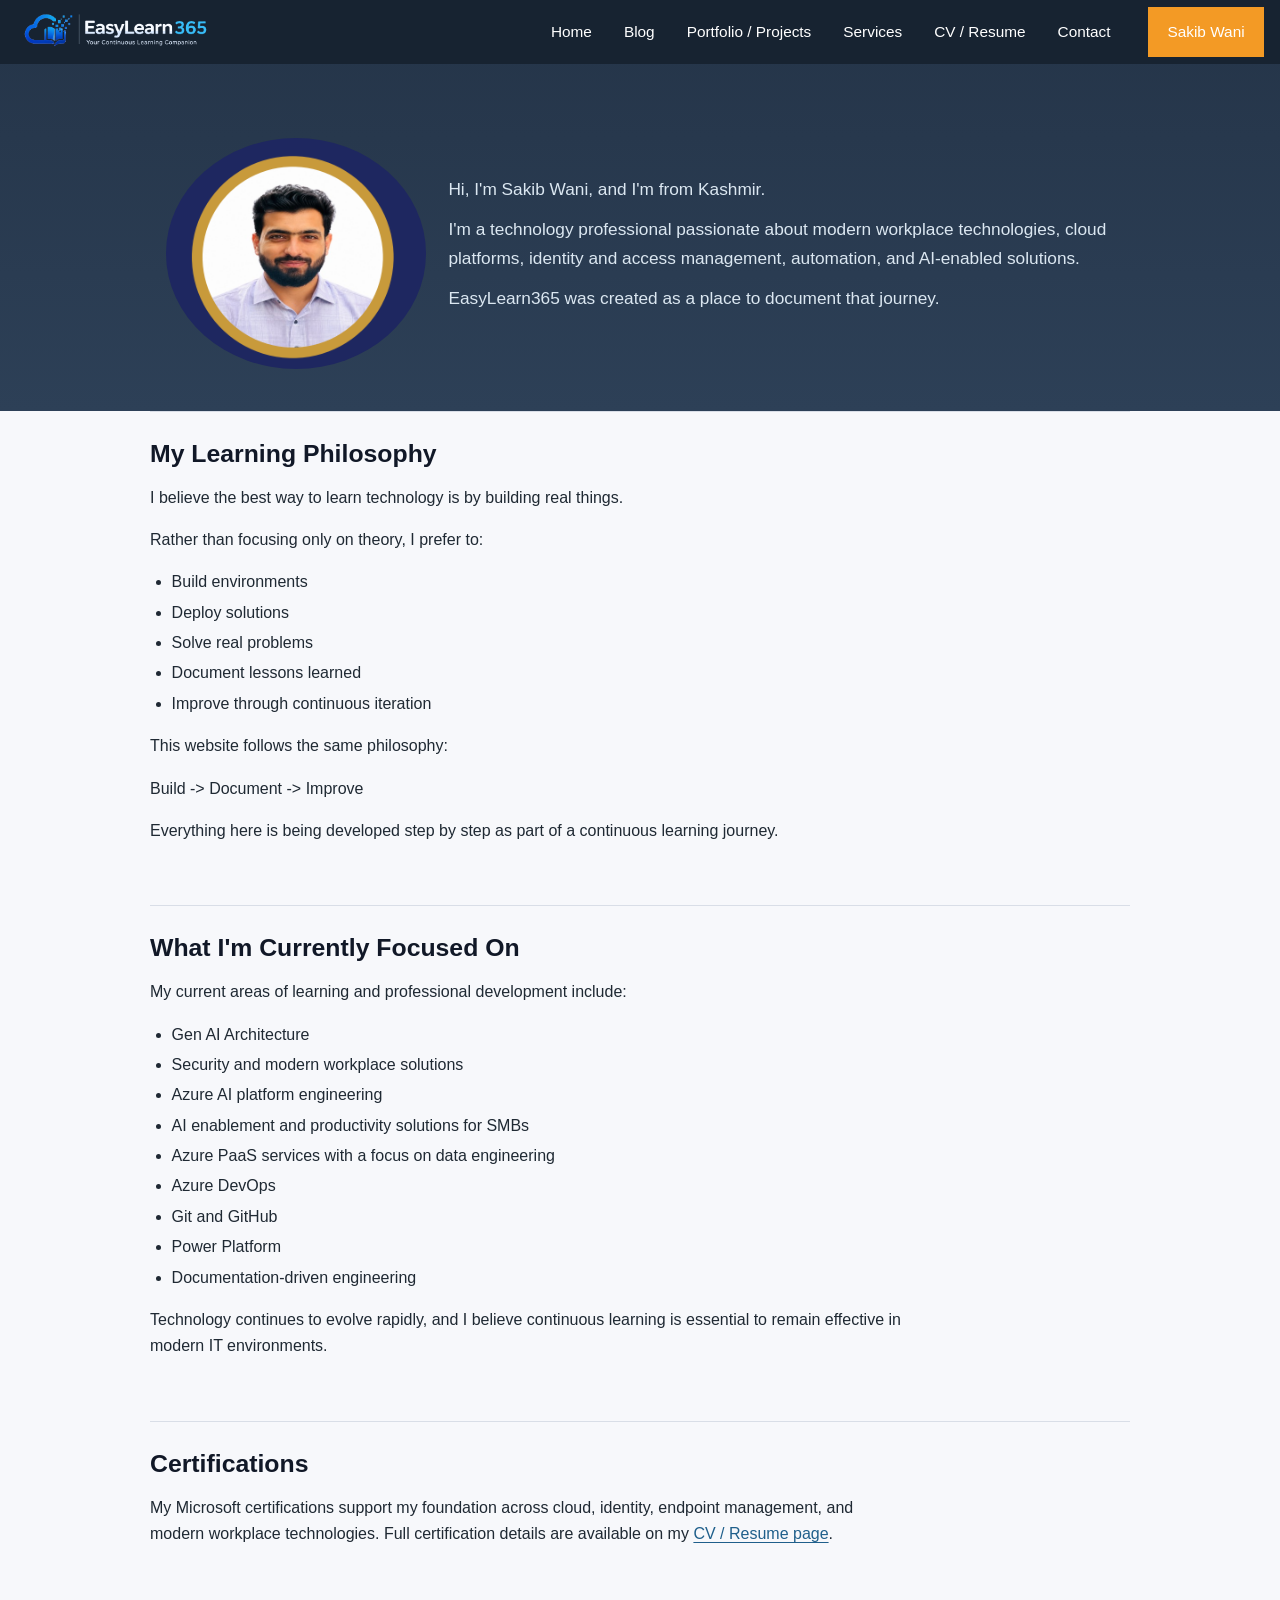
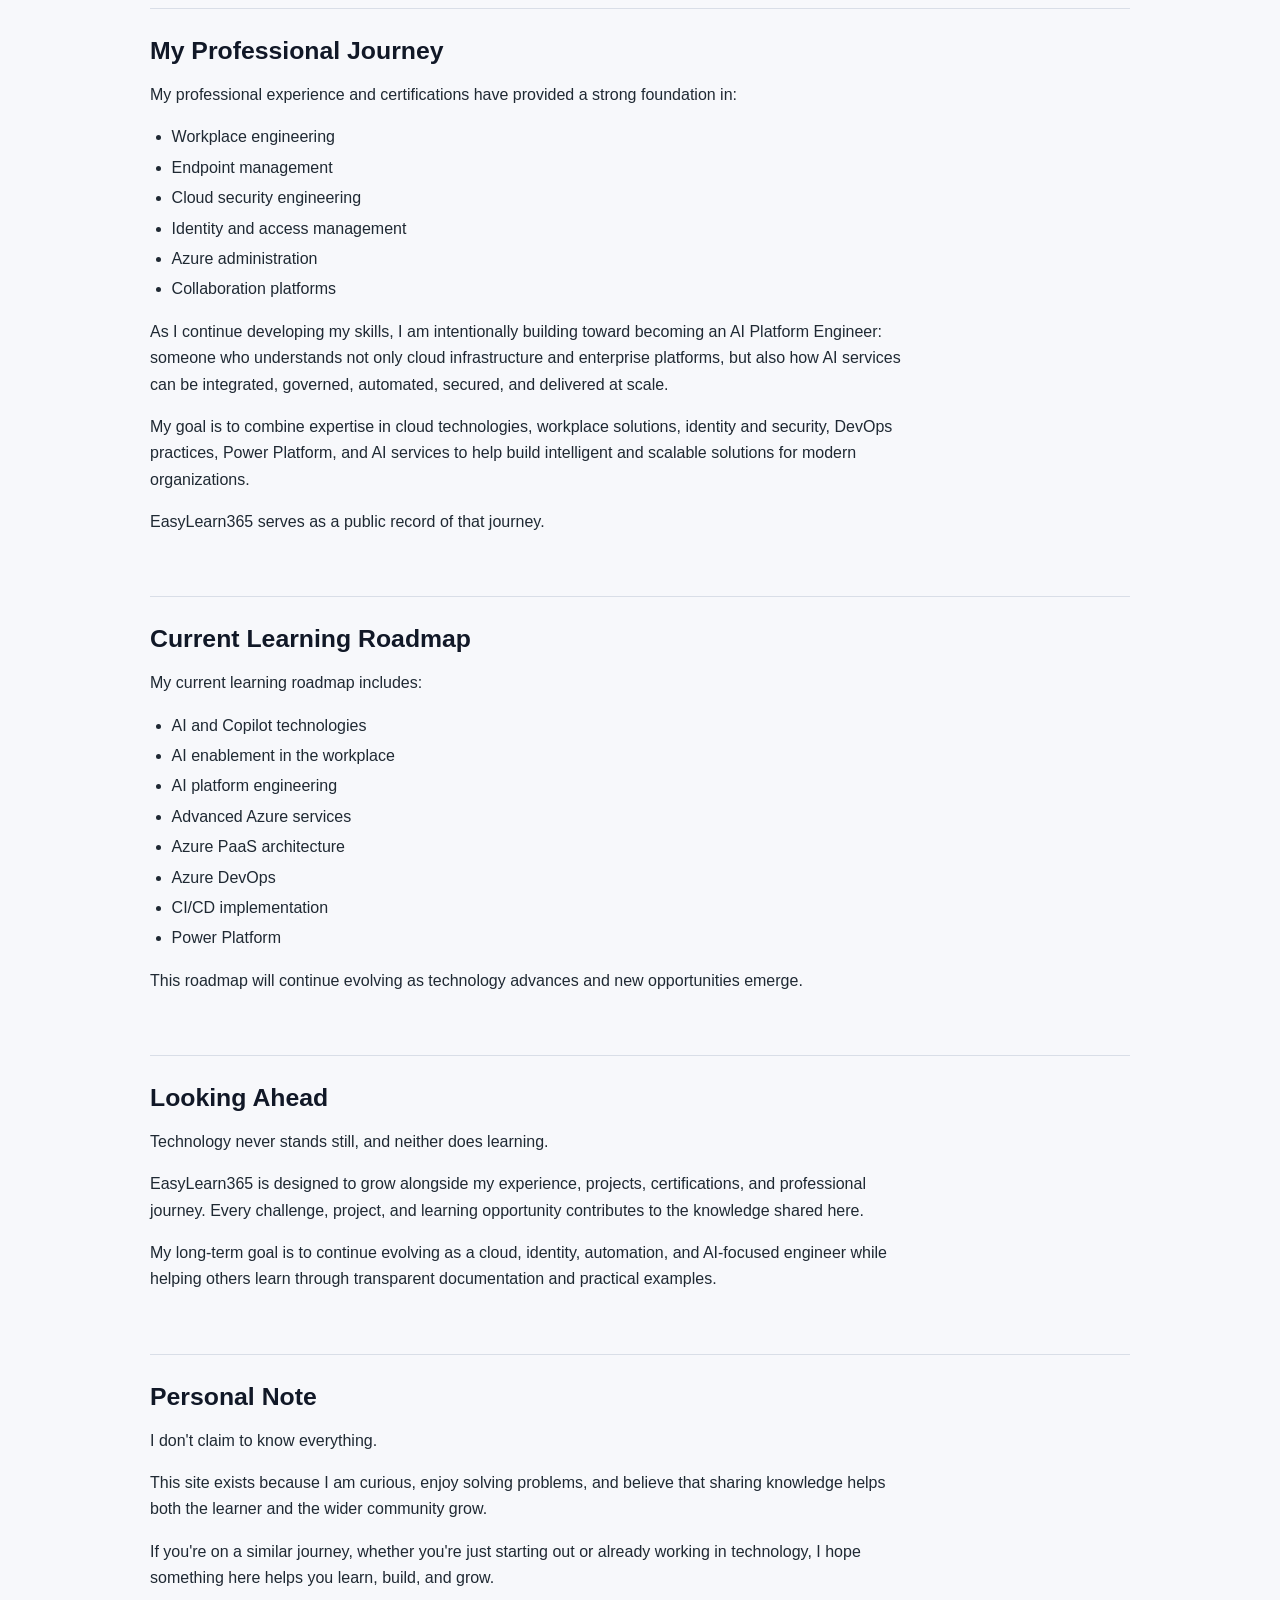
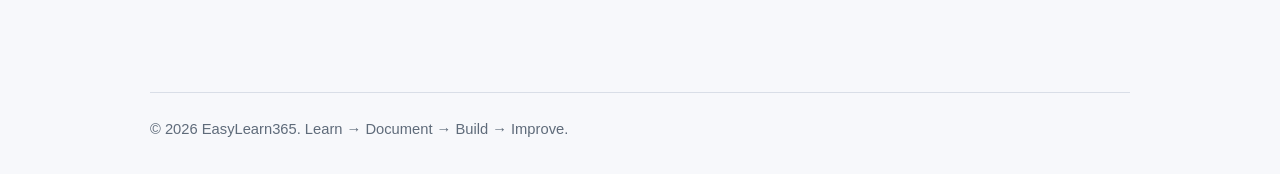
==== commit b48b815f: "Reduce About page overlap with CV" ====
--- a/about/index.html
+++ b/about/index.html
@@ -103,29 +103,10 @@
     <section>
       <h2>Certifications</h2>
       <p>
-        To support my professional growth and validate practical knowledge, I
-        have completed the following Microsoft certifications:
-      </p>
-      <ul>
-        <li>Microsoft 365 Administrator (MS-102)</li>
-        <li>Microsoft Azure Administrator (AZ-104)</li>
-        <li>Microsoft Identity and Access Administrator (SC-300)</li>
-        <li>Microsoft Azure Virtual Desktop Specialty (AZ-140)</li>
-        <li>Microsoft Endpoint Administrator (MD-102)</li>
-        <li>Microsoft Teams Administrator Associate (MS-700)</li>
-      </ul>
-      <p>
-        These certifications have helped me build a strong foundation across
-        modern workplace technologies, endpoint management, cloud
-        administration, identity and access management, collaboration platforms,
-        and Azure services.
-      </p>
-      <p>
-        While certifications provide structured learning paths, I strongly
-        believe that practical implementation and hands-on experience are equally
-        important. EasyLearn365 serves as a platform to apply, document, and
-        expand on that knowledge through real-world projects and continuous
-        learning.
+        My Microsoft certifications support my foundation across cloud,
+        identity, endpoint management, and modern workplace technologies. Full
+        certification details are available on my
+        <a href="../cv/">CV / Resume page</a>.
       </p>
     </section>
 
@@ -182,28 +163,6 @@
     </section>
 
     <section>
-      <h2>What You'll Find Here</h2>
-      <p>
-        On this site, you'll find:
-      </p>
-      <ul>
-        <li>Technical notes and learning summaries</li>
-        <li>Hands-on labs and experiments</li>
-        <li>Microsoft 365 and Azure projects</li>
-        <li>Identity and security concepts</li>
-        <li>Automation and DevOps learnings</li>
-        <li>Power Platform explorations</li>
-        <li>AI-related implementations and discoveries</li>
-        <li>Portfolio projects and documentation</li>
-        <li>Lessons learned while building and managing technology solutions</li>
-      </ul>
-      <p>
-        Everything shared here is intended to be practical, documented, and
-        grounded in real-world experience.
-      </p>
-    </section>
-
-    <section>
       <h2>Looking Ahead</h2>
       <p>
         Technology never stands still, and neither does learning.
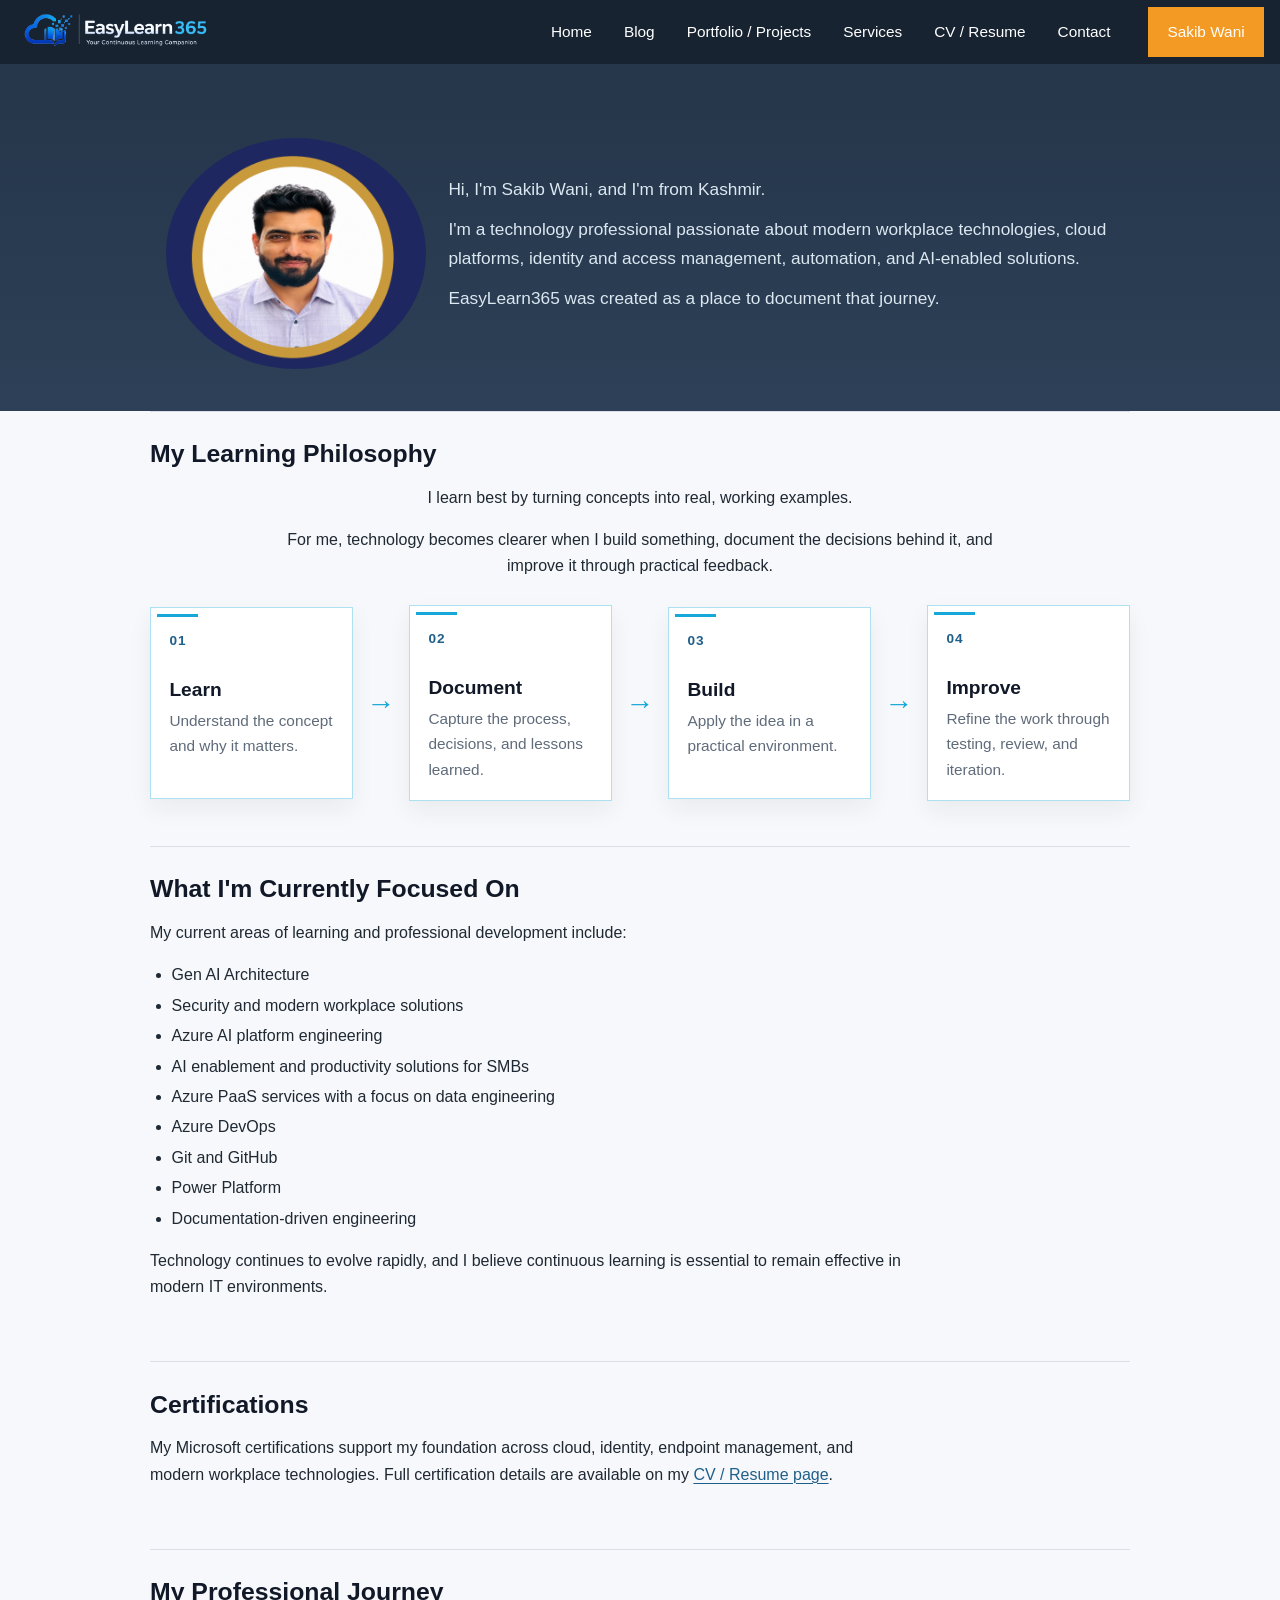
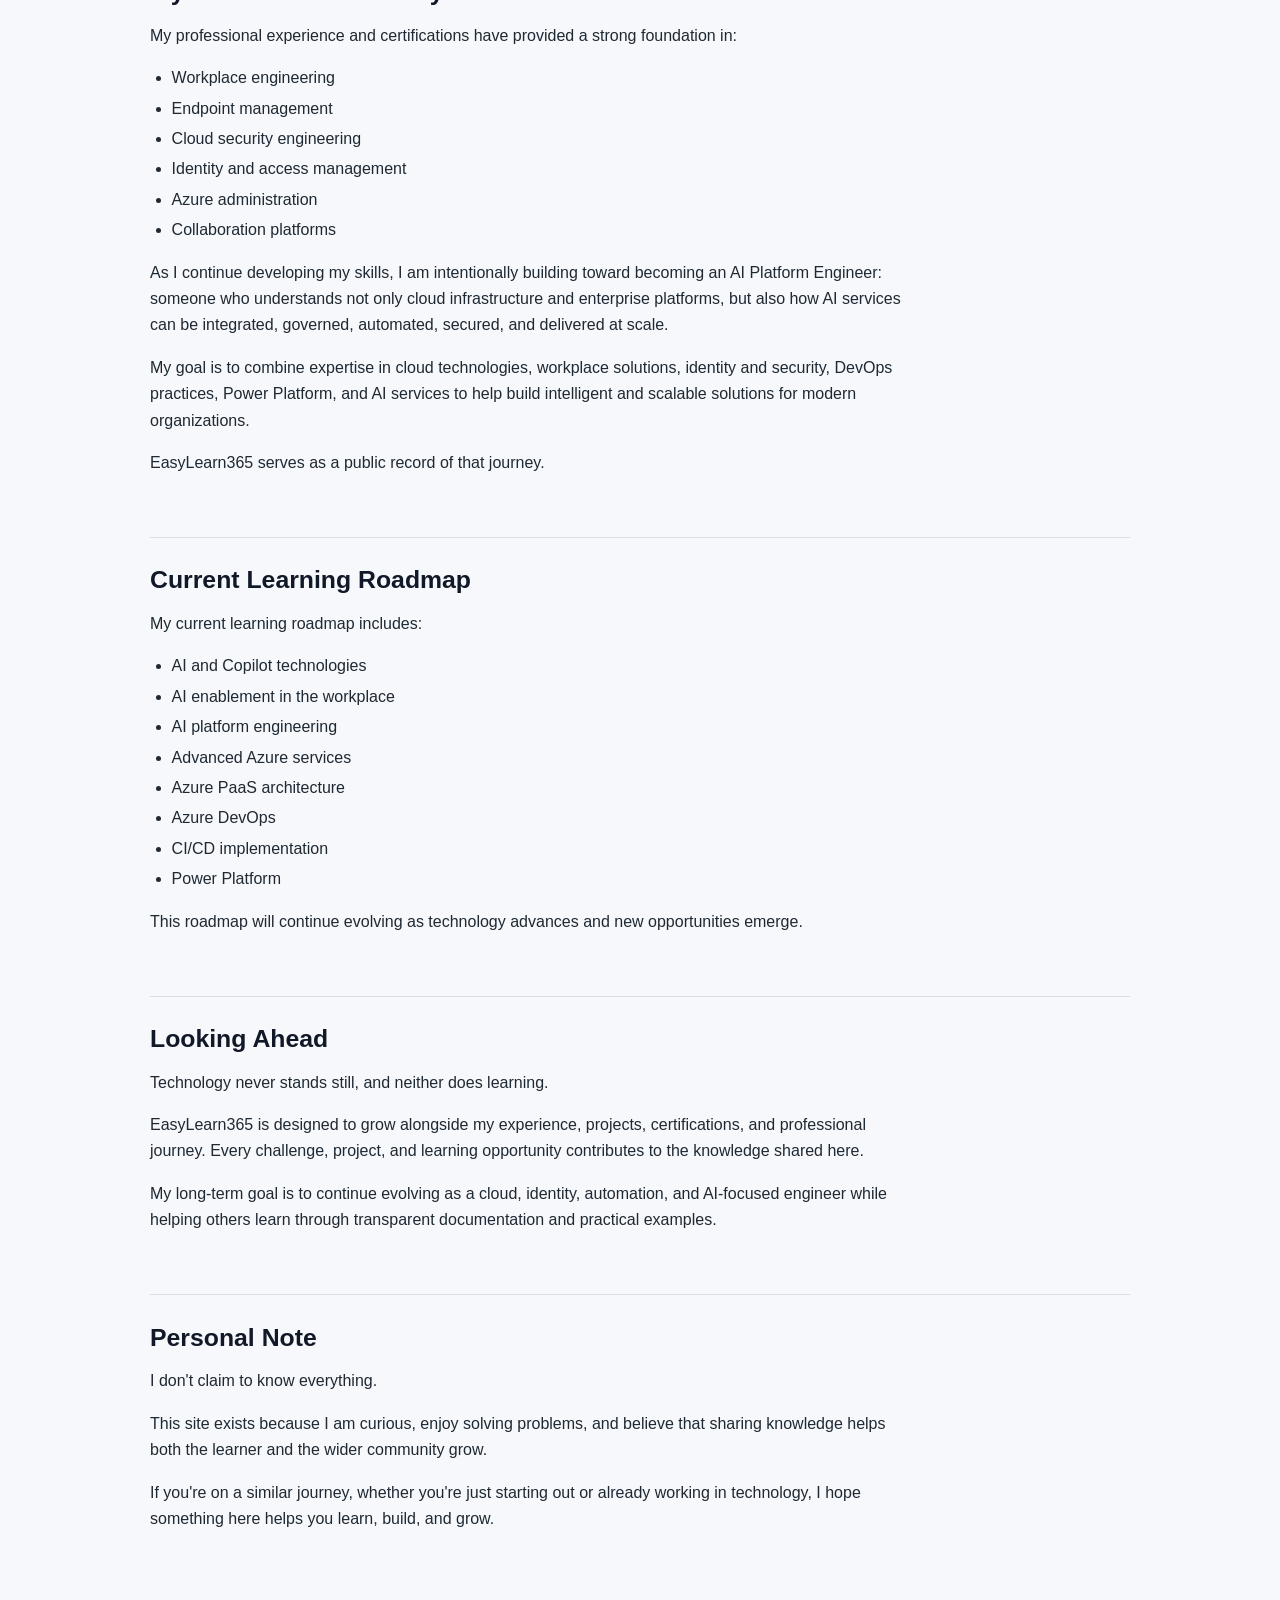
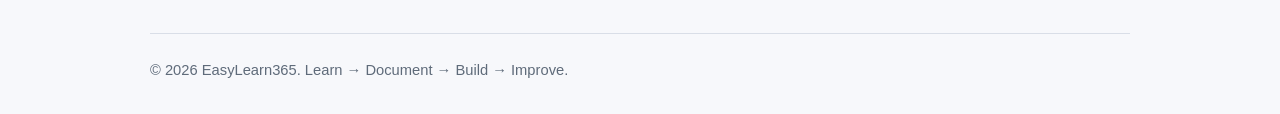
==== commit 527b100f: "Redesign About learning philosophy section" ====
--- a/about/index.html
+++ b/about/index.html
@@ -3,7 +3,7 @@
 <head>
   <meta charset="UTF-8" />
   <meta name="viewport" content="width=device-width, initial-scale=1.0" />
-  <link rel="stylesheet" href="../assets/css/styles.css?v=20260812-1" />
+  <link rel="stylesheet" href="../assets/css/styles.css?v=20260815-1" />
   <title>About Me | EasyLearn365</title>
 </head>
 <body>
@@ -51,31 +51,41 @@
   </header>
 
   <main>
-    <section>
+    <section class="learning-philosophy">
       <h2>My Learning Philosophy</h2>
       <p>
-        I believe the best way to learn technology is by building real things.
-      </p>
-      <p>
-        Rather than focusing only on theory, I prefer to:
-      </p>
-      <ul>
-        <li>Build environments</li>
-        <li>Deploy solutions</li>
-        <li>Solve real problems</li>
-        <li>Document lessons learned</li>
-        <li>Improve through continuous iteration</li>
-      </ul>
-      <p>
-        This website follows the same philosophy:
-      </p>
-      <p>
-        Build -&gt; Document -&gt; Improve
-      </p>
-      <p>
-        Everything here is being developed step by step as part of a continuous
-        learning journey.
-      </p>
+        I learn best by turning concepts into real, working examples.
+      </p>
+      <p>
+        For me, technology becomes clearer when I build something, document the
+        decisions behind it, and improve it through practical feedback.
+      </p>
+
+      <div class="learning-flow" aria-label="EasyLearn365 learning flow">
+        <div class="learning-step">
+          <span class="step-number">01</span>
+          <h3>Learn</h3>
+          <p>Understand the concept and why it matters.</p>
+        </div>
+        <span class="flow-arrow" aria-hidden="true">&rarr;</span>
+        <div class="learning-step">
+          <span class="step-number">02</span>
+          <h3>Document</h3>
+          <p>Capture the process, decisions, and lessons learned.</p>
+        </div>
+        <span class="flow-arrow" aria-hidden="true">&rarr;</span>
+        <div class="learning-step">
+          <span class="step-number">03</span>
+          <h3>Build</h3>
+          <p>Apply the idea in a practical environment.</p>
+        </div>
+        <span class="flow-arrow" aria-hidden="true">&rarr;</span>
+        <div class="learning-step">
+          <span class="step-number">04</span>
+          <h3>Improve</h3>
+          <p>Refine the work through testing, review, and iteration.</p>
+        </div>
+      </div>
     </section>
 
     <section>
--- a/assets/css/styles.css
+++ b/assets/css/styles.css
@@ -582,6 +582,67 @@
   margin-top: 0.5rem;
 }
 
+.learning-philosophy > p {
+  margin-left: auto;
+  margin-right: auto;
+  text-align: center;
+}
+
+.learning-flow {
+  display: flex;
+  align-items: center;
+  gap: 0.85rem;
+  max-width: 980px;
+  margin: 1.6rem auto 0;
+}
+
+.learning-step {
+  position: relative;
+  flex: 1 1 0;
+  min-height: 12rem;
+  padding: 1.15rem;
+  border: 1px solid rgba(22, 168, 216, 0.35);
+  background: #ffffff;
+  box-shadow: 0 0.6rem 1.4rem rgba(23, 35, 49, 0.06);
+}
+
+.learning-step::before {
+  content: "";
+  position: absolute;
+  inset: 0.35rem auto auto 0.35rem;
+  width: 2.6rem;
+  height: 0.22rem;
+  background: var(--blue);
+}
+
+.step-number {
+  display: inline-block;
+  margin-bottom: 1.6rem;
+  color: var(--brand);
+  font-size: 0.85rem;
+  font-weight: 800;
+  letter-spacing: 0.08em;
+}
+
+.learning-step h3 {
+  margin: 0 0 0.45rem;
+  font-size: 1.2rem;
+}
+
+.learning-step p {
+  margin: 0;
+  color: var(--muted);
+  font-size: 0.96rem;
+}
+
+.flow-arrow {
+  flex: 0 0 auto;
+  color: var(--blue);
+  font-size: 1.8rem;
+  font-weight: 800;
+  line-height: 1;
+}
+
 .contact-page {
   padding-top: 0.8rem;
 }
@@ -1068,6 +1129,15 @@
     grid-template-columns: repeat(2, minmax(0, 1fr));
   }
 
+  .learning-flow {
+    display: grid;
+    grid-template-columns: repeat(2, minmax(0, 1fr));
+  }
+
+  .flow-arrow {
+    display: none;
+  }
+
   .blog-sidebar .sidebar-panel:last-child {
     grid-column: 1 / -1;
   }
@@ -1136,6 +1206,14 @@
     grid-template-columns: 1fr;
   }
 
+  .learning-flow {
+    grid-template-columns: 1fr;
+  }
+
+  .learning-step {
+    min-height: auto;
+  }
+
   .section-intro h2 {
     font-size: 1.65rem;
   }
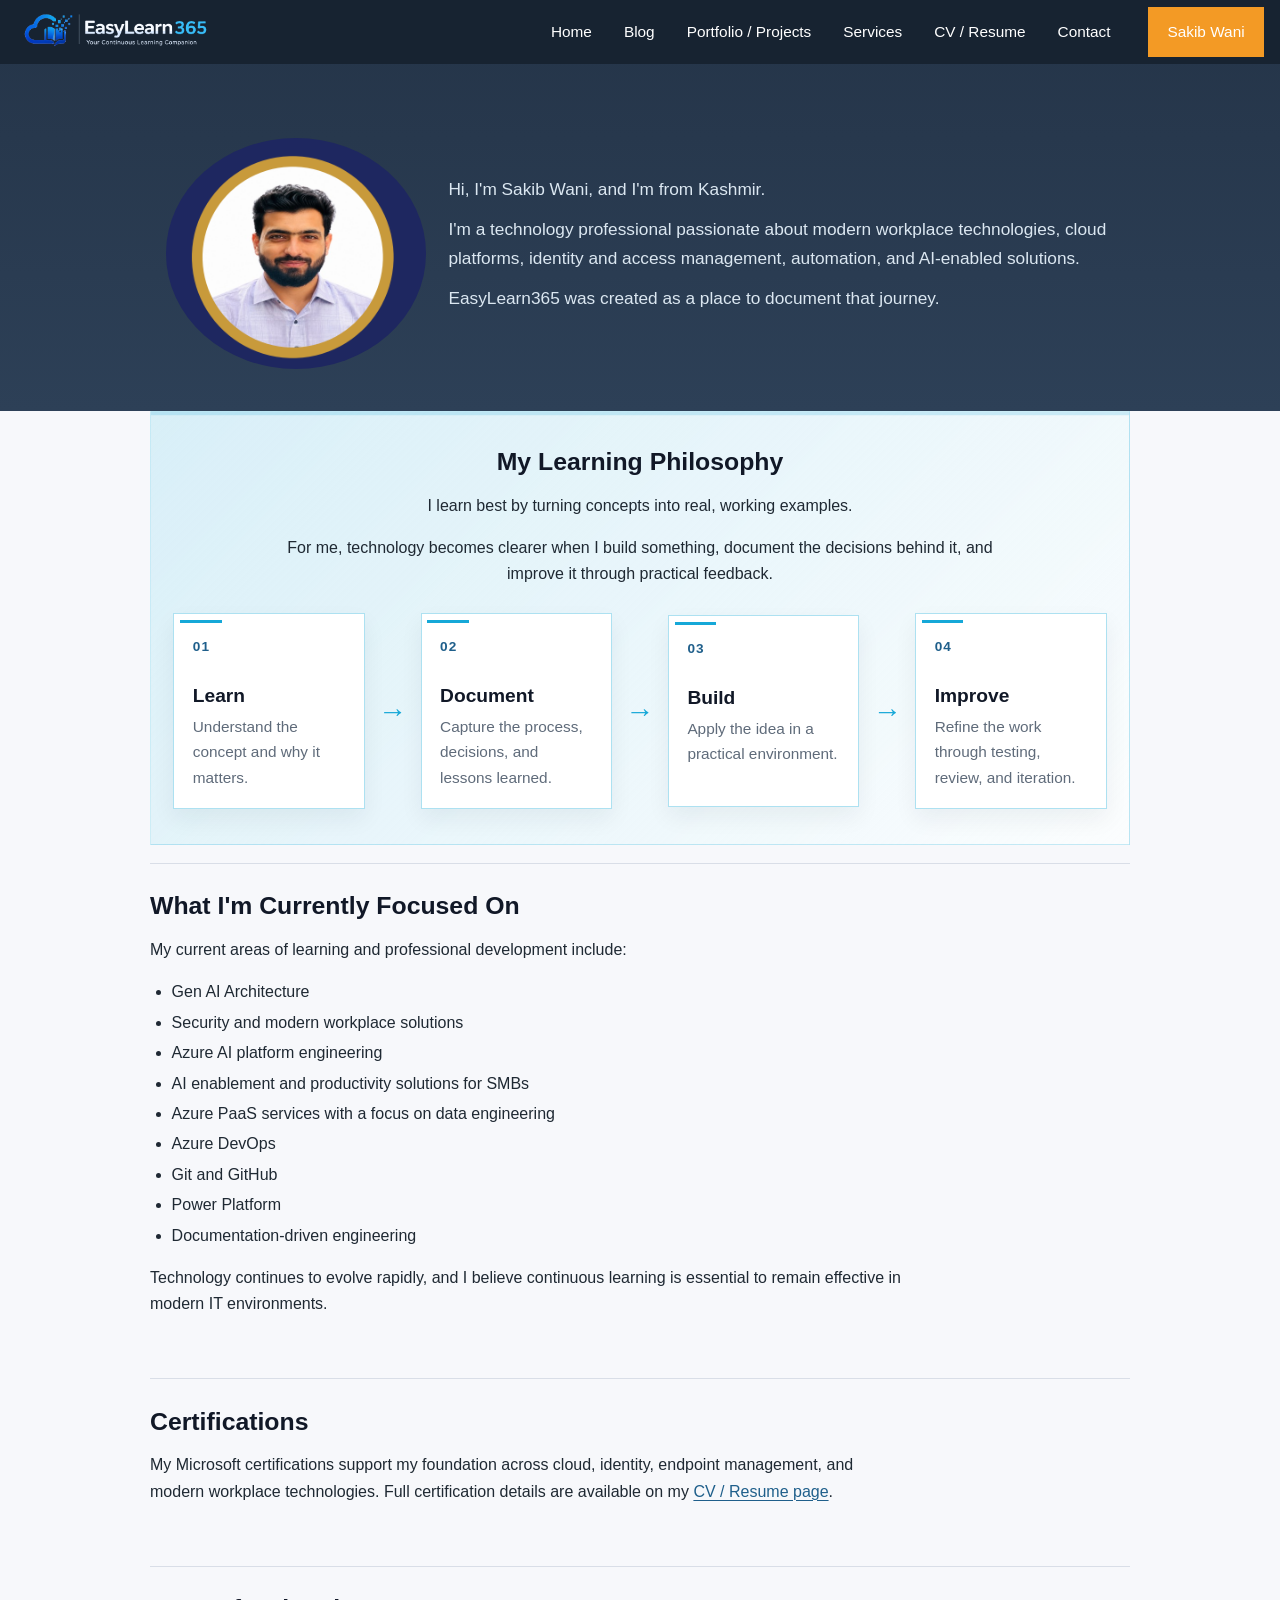
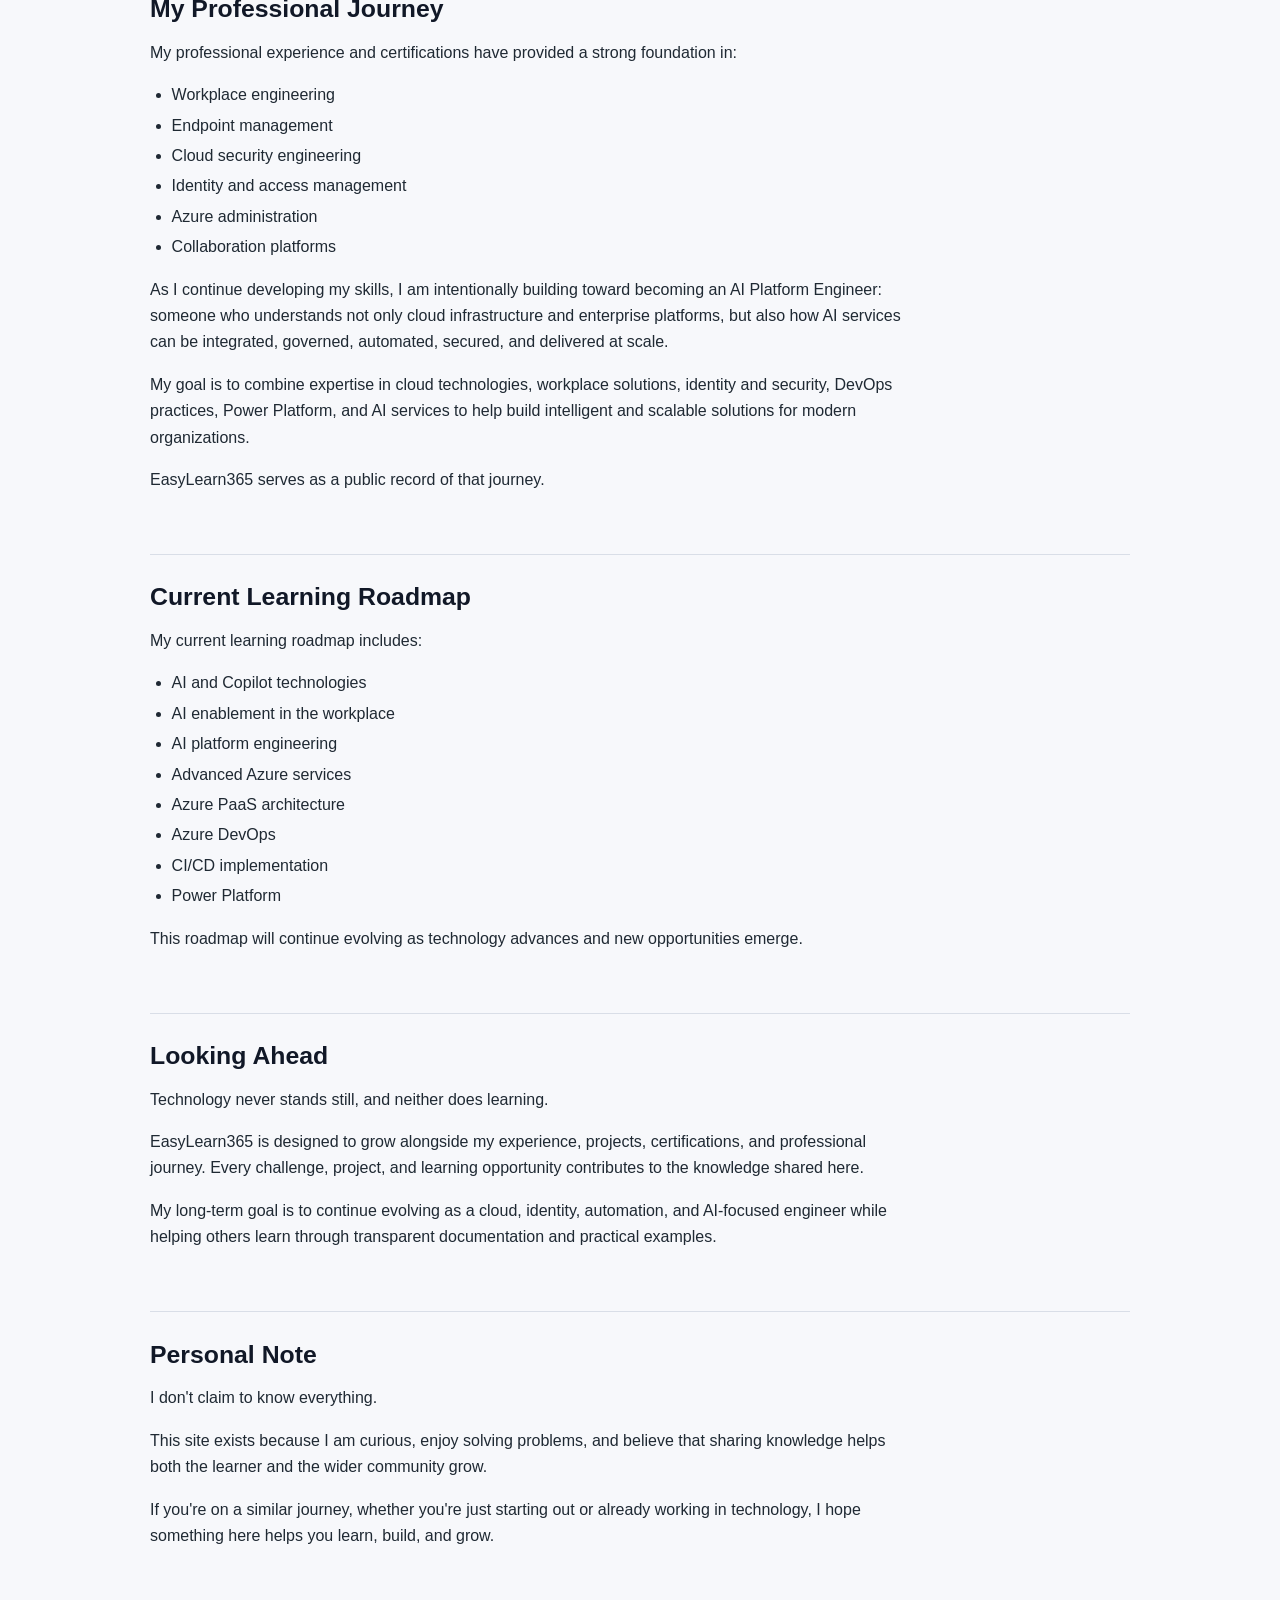
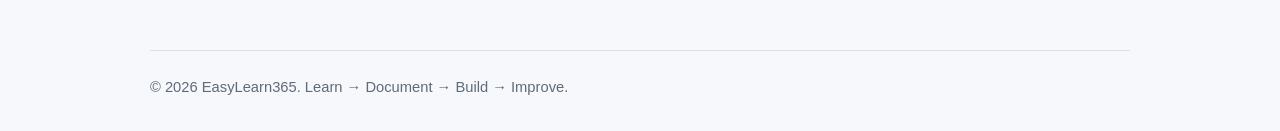
==== commit 64b35998: "Add About learning philosophy background" ====
--- a/about/index.html
+++ b/about/index.html
@@ -3,7 +3,7 @@
 <head>
   <meta charset="UTF-8" />
   <meta name="viewport" content="width=device-width, initial-scale=1.0" />
-  <link rel="stylesheet" href="../assets/css/styles.css?v=20260815-1" />
+  <link rel="stylesheet" href="../assets/css/styles.css?v=20260815-2" />
   <title>About Me | EasyLearn365</title>
 </head>
 <body>
--- a/assets/css/styles.css
+++ b/assets/css/styles.css
@@ -582,6 +582,16 @@
   margin-top: 0.5rem;
 }
 
+.learning-philosophy {
+  padding: 2.2rem 1.4rem;
+  border: 1px solid rgba(22, 168, 216, 0.2);
+  background:
+    linear-gradient(135deg, rgba(22, 168, 216, 0.1), rgba(255, 255, 255, 0.78)),
+    #eef7fb;
+  box-shadow: inset 0 0.2rem 0 rgba(22, 168, 216, 0.18);
+}
+
+.learning-philosophy h2,
 .learning-philosophy > p {
   margin-left: auto;
   margin-right: auto;
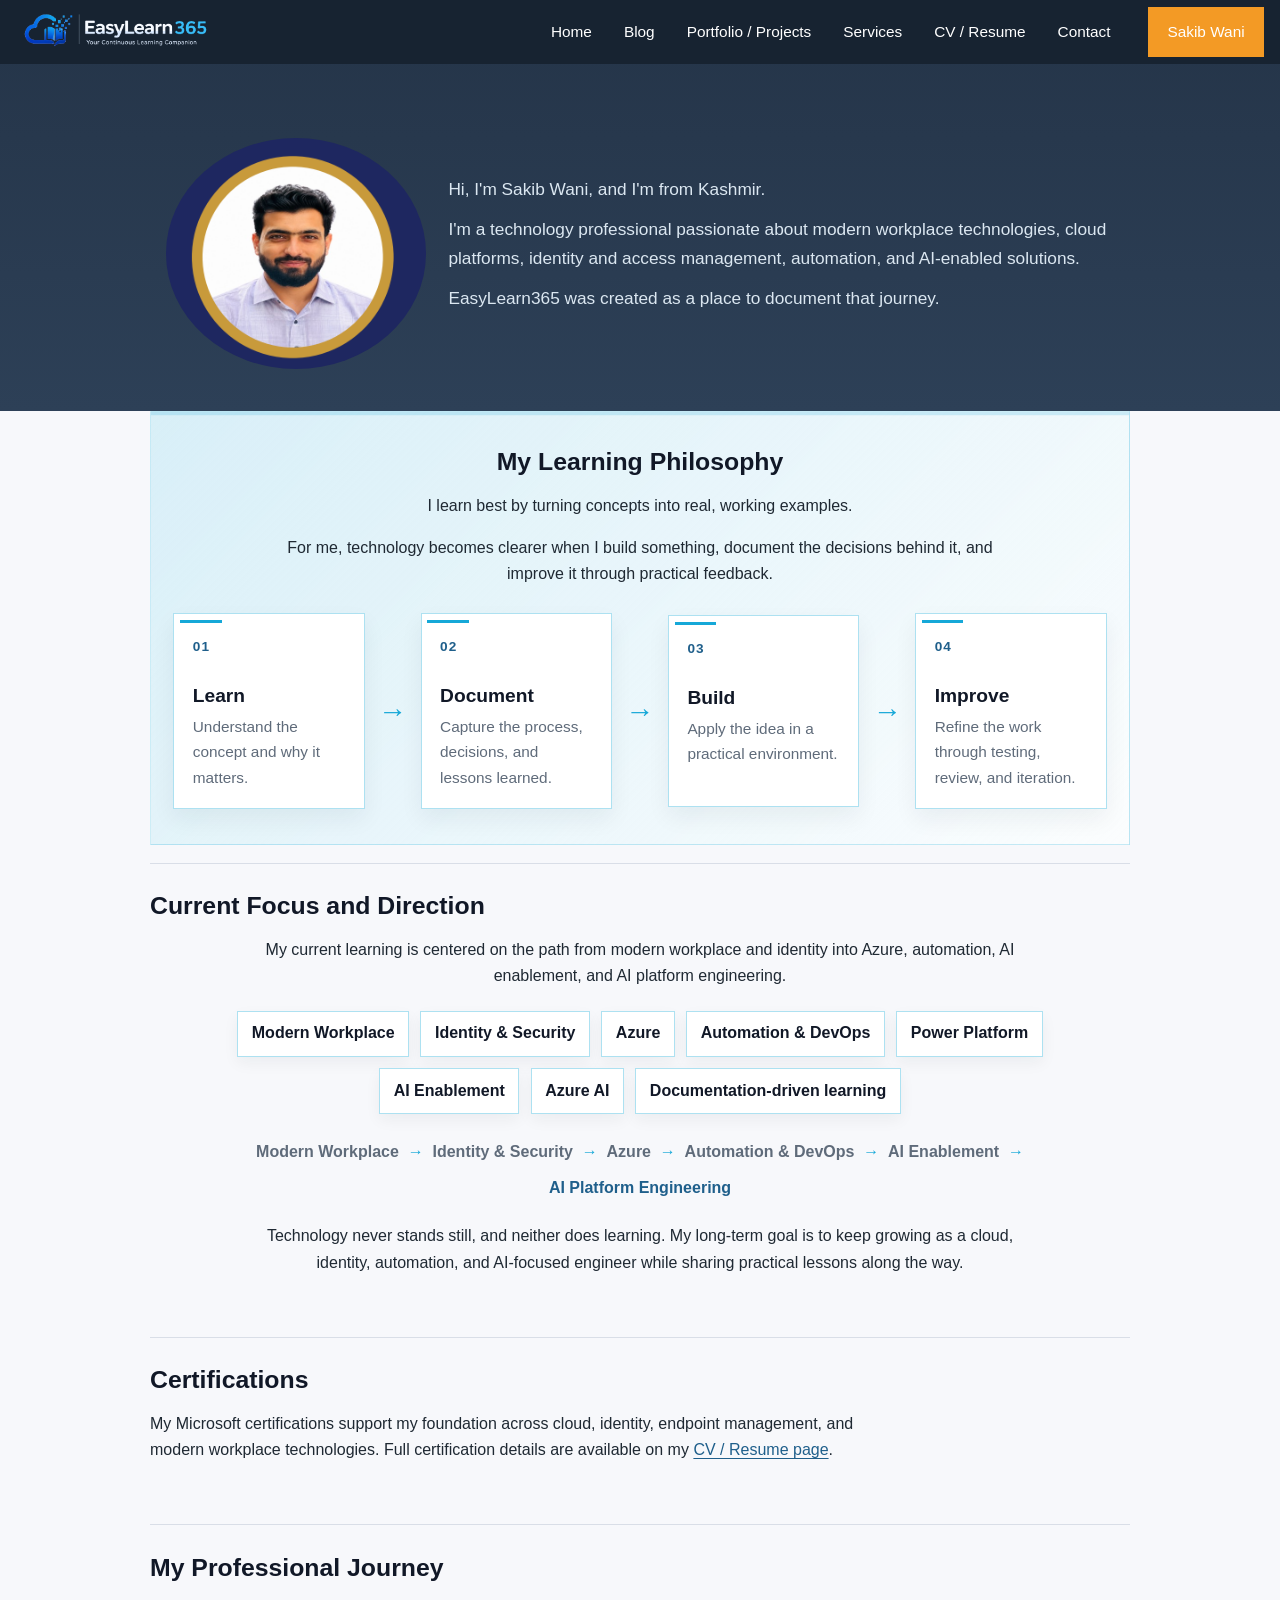
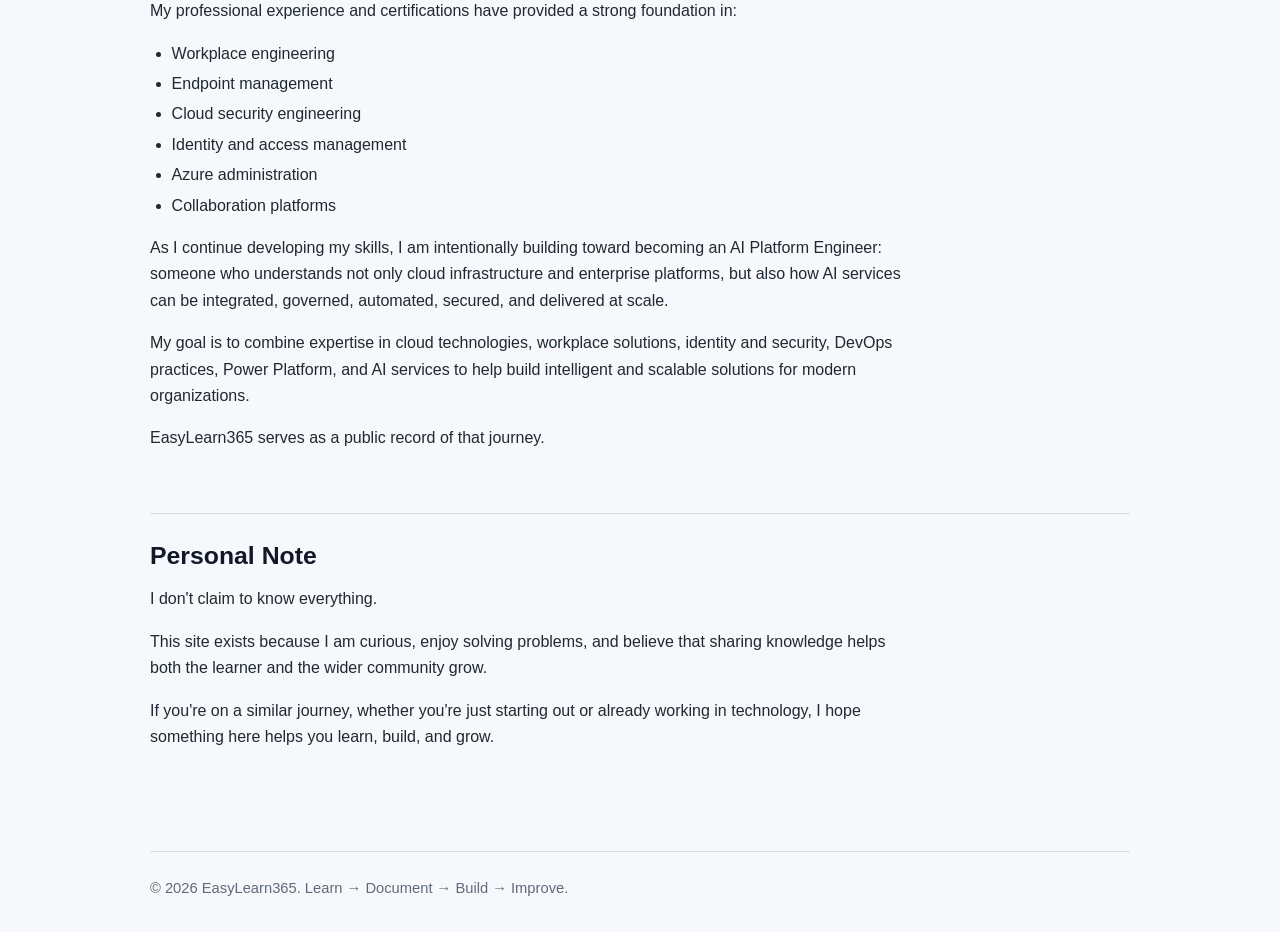
==== commit 956f543f: "Combine About focus and roadmap sections" ====
--- a/about/index.html
+++ b/about/index.html
@@ -3,7 +3,7 @@
 <head>
   <meta charset="UTF-8" />
   <meta name="viewport" content="width=device-width, initial-scale=1.0" />
-  <link rel="stylesheet" href="../assets/css/styles.css?v=20260815-2" />
+  <link rel="stylesheet" href="../assets/css/styles.css?v=20260815-3" />
   <title>About Me | EasyLearn365</title>
 </head>
 <body>
@@ -88,25 +88,38 @@
       </div>
     </section>
 
-    <section>
-      <h2>What I'm Currently Focused On</h2>
+    <section class="focus-direction">
+      <h2>Current Focus and Direction</h2>
       <p>
-        My current areas of learning and professional development include:
+        My current learning is centered on the path from modern workplace and
+        identity into Azure, automation, AI enablement, and AI platform
+        engineering.
       </p>
-      <ul>
-        <li>Gen AI Architecture</li>
-        <li>Security and modern workplace solutions</li>
-        <li>Azure AI platform engineering</li>
-        <li>AI enablement and productivity solutions for SMBs</li>
-        <li>Azure PaaS services with a focus on data engineering</li>
-        <li>Azure DevOps</li>
-        <li>Git and GitHub</li>
-        <li>Power Platform</li>
-        <li>Documentation-driven engineering</li>
-      </ul>
+
+      <div class="focus-grid" aria-label="Current focus areas">
+        <span>Modern Workplace</span>
+        <span>Identity &amp; Security</span>
+        <span>Azure</span>
+        <span>Automation &amp; DevOps</span>
+        <span>Power Platform</span>
+        <span>AI Enablement</span>
+        <span>Azure AI</span>
+        <span>Documentation-driven learning</span>
+      </div>
+
+      <div class="direction-path" aria-label="Long-term direction">
+        <span>Modern Workplace</span>
+        <span>Identity &amp; Security</span>
+        <span>Azure</span>
+        <span>Automation &amp; DevOps</span>
+        <span>AI Enablement</span>
+        <strong>AI Platform Engineering</strong>
+      </div>
+
       <p>
-        Technology continues to evolve rapidly, and I believe continuous
-        learning is essential to remain effective in modern IT environments.
+        Technology never stands still, and neither does learning. My long-term
+        goal is to keep growing as a cloud, identity, automation, and AI-focused
+        engineer while sharing practical lessons along the way.
       </p>
     </section>
 
@@ -152,44 +165,6 @@
     </section>
 
     <section>
-      <h2>Current Learning Roadmap</h2>
-      <p>
-        My current learning roadmap includes:
-      </p>
-      <ul>
-        <li>AI and Copilot technologies</li>
-        <li>AI enablement in the workplace</li>
-        <li>AI platform engineering</li>
-        <li>Advanced Azure services</li>
-        <li>Azure PaaS architecture</li>
-        <li>Azure DevOps</li>
-        <li>CI/CD implementation</li>
-        <li>Power Platform</li>
-      </ul>
-      <p>
-        This roadmap will continue evolving as technology advances and new
-        opportunities emerge.
-      </p>
-    </section>
-
-    <section>
-      <h2>Looking Ahead</h2>
-      <p>
-        Technology never stands still, and neither does learning.
-      </p>
-      <p>
-        EasyLearn365 is designed to grow alongside my experience, projects,
-        certifications, and professional journey. Every challenge, project, and
-        learning opportunity contributes to the knowledge shared here.
-      </p>
-      <p>
-        My long-term goal is to continue evolving as a cloud, identity,
-        automation, and AI-focused engineer while helping others learn through
-        transparent documentation and practical examples.
-      </p>
-    </section>
-
-    <section>
       <h2>Personal Note</h2>
       <p>
         I don't claim to know everything.
--- a/assets/css/styles.css
+++ b/assets/css/styles.css
@@ -653,6 +653,57 @@
   line-height: 1;
 }
 
+.focus-direction > p {
+  margin-left: auto;
+  margin-right: auto;
+  text-align: center;
+}
+
+.focus-grid {
+  display: flex;
+  flex-wrap: wrap;
+  justify-content: center;
+  gap: 0.7rem;
+  max-width: 840px;
+  margin: 1.3rem auto 1.6rem;
+}
+
+.focus-grid span {
+  padding: 0.55rem 0.85rem;
+  border: 1px solid rgba(22, 168, 216, 0.35);
+  background: #ffffff;
+  color: var(--heading);
+  font-weight: 700;
+  box-shadow: 0 0.35rem 0.9rem rgba(23, 35, 49, 0.05);
+}
+
+.direction-path {
+  display: flex;
+  flex-wrap: wrap;
+  justify-content: center;
+  gap: 0.55rem;
+  max-width: 880px;
+  margin: 0 auto 1.4rem;
+  color: var(--muted);
+  font-weight: 700;
+}
+
+.direction-path span,
+.direction-path strong {
+  display: inline-flex;
+  align-items: center;
+}
+
+.direction-path span::after {
+  content: "\2192";
+  margin-left: 0.55rem;
+  color: var(--blue);
+}
+
+.direction-path strong {
+  color: var(--brand);
+}
+
 .contact-page {
   padding-top: 0.8rem;
 }
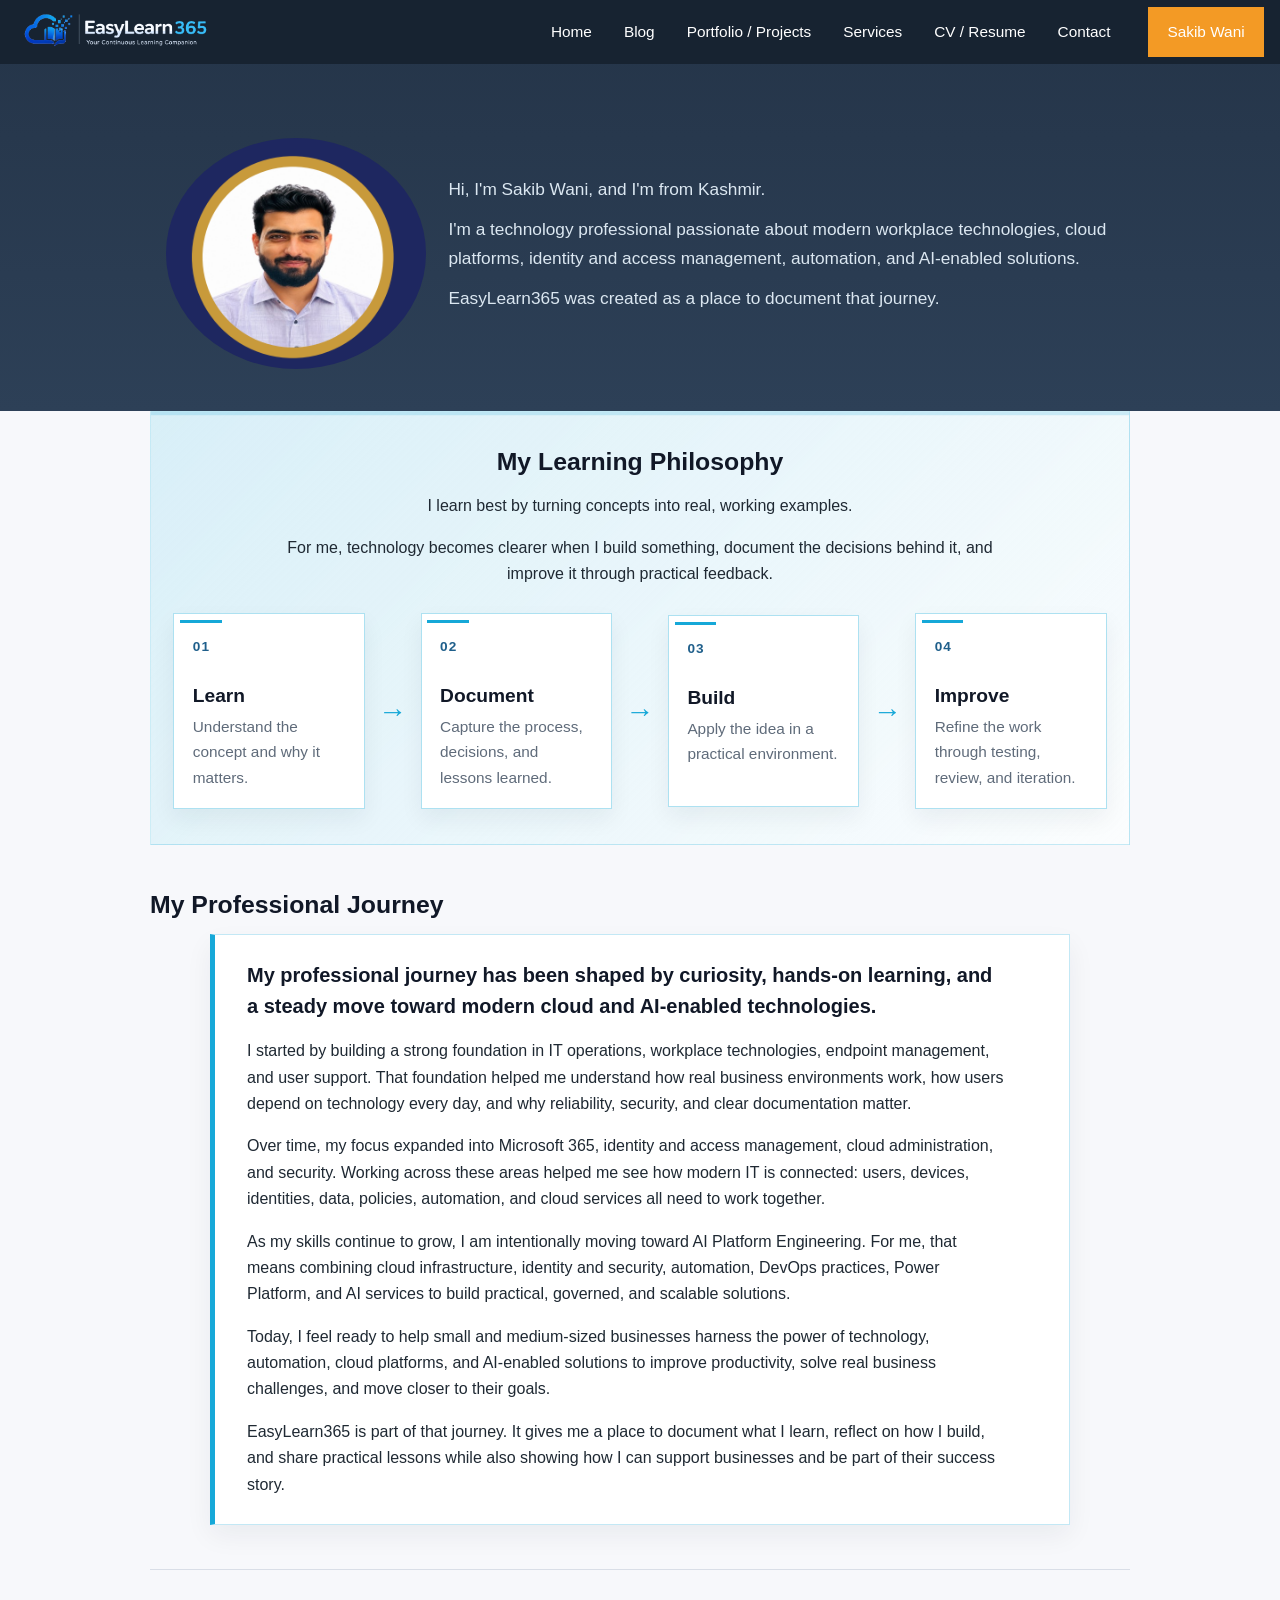
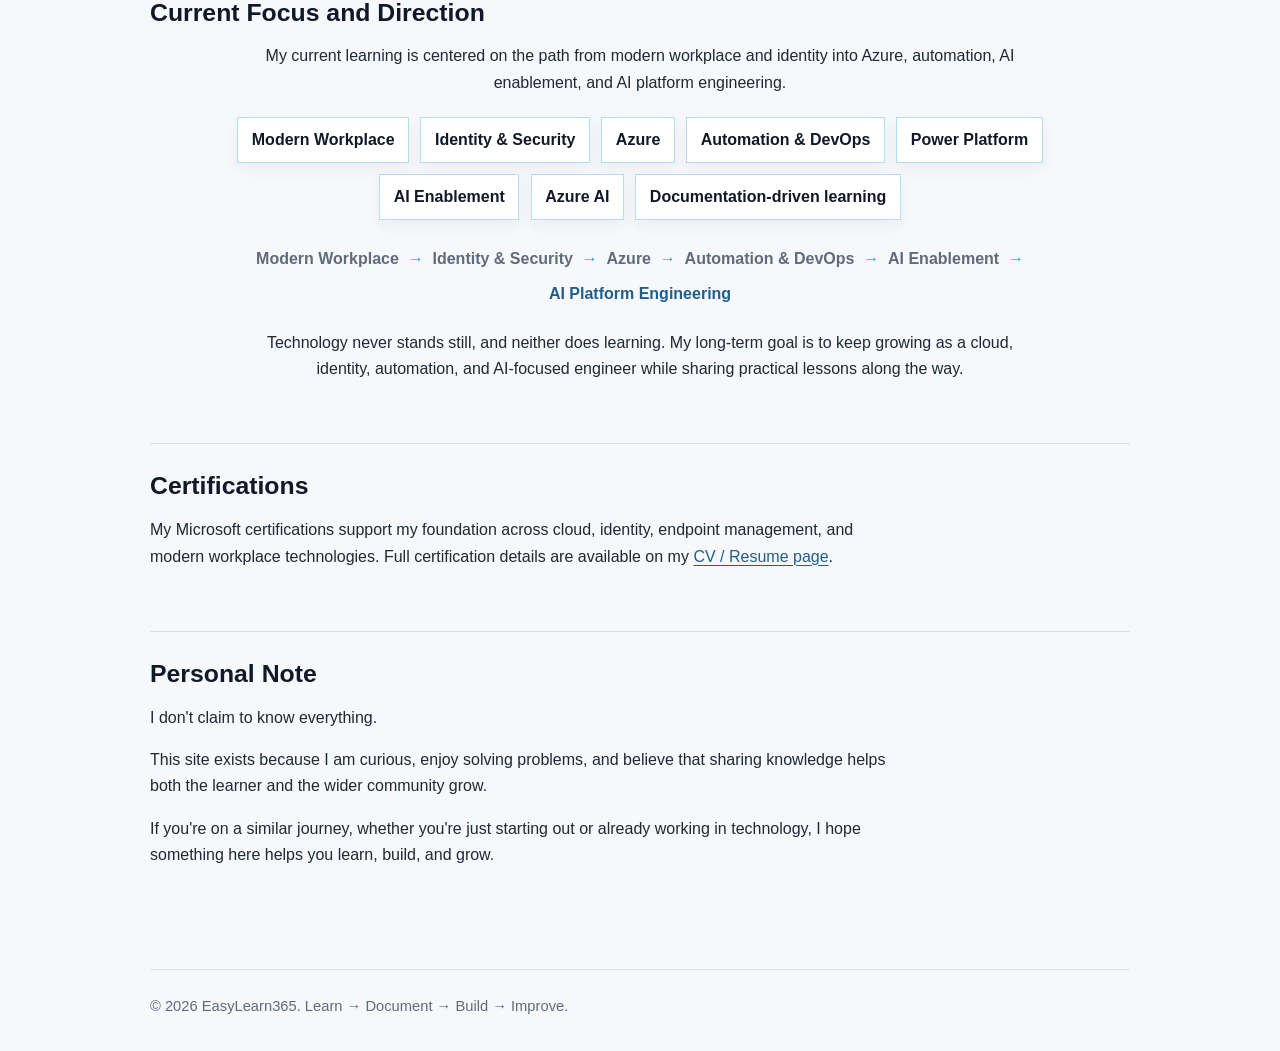
==== commit d5713196: "Rewrite About professional journey" ====
--- a/about/index.html
+++ b/about/index.html
@@ -3,7 +3,7 @@
 <head>
   <meta charset="UTF-8" />
   <meta name="viewport" content="width=device-width, initial-scale=1.0" />
-  <link rel="stylesheet" href="../assets/css/styles.css?v=20260815-3" />
+  <link rel="stylesheet" href="../assets/css/styles.css?v=20260815-4" />
   <title>About Me | EasyLearn365</title>
 </head>
 <body>
@@ -88,6 +88,50 @@
       </div>
     </section>
 
+    <section class="professional-journey">
+      <h2>My Professional Journey</h2>
+      <div class="story-panel">
+        <p class="story-lead">
+          My professional journey has been shaped by curiosity, hands-on
+          learning, and a steady move toward modern cloud and AI-enabled
+          technologies.
+        </p>
+        <p>
+          I started by building a strong foundation in IT operations, workplace
+          technologies, endpoint management, and user support. That foundation
+          helped me understand how real business environments work, how users
+          depend on technology every day, and why reliability, security, and
+          clear documentation matter.
+        </p>
+        <p>
+          Over time, my focus expanded into Microsoft 365, identity and access
+          management, cloud administration, and security. Working across these
+          areas helped me see how modern IT is connected: users, devices,
+          identities, data, policies, automation, and cloud services all need to
+          work together.
+        </p>
+        <p>
+          As my skills continue to grow, I am intentionally moving toward AI
+          Platform Engineering. For me, that means combining cloud
+          infrastructure, identity and security, automation, DevOps practices,
+          Power Platform, and AI services to build practical, governed, and
+          scalable solutions.
+        </p>
+        <p>
+          Today, I feel ready to help small and medium-sized businesses harness
+          the power of technology, automation, cloud platforms, and AI-enabled
+          solutions to improve productivity, solve real business challenges,
+          and move closer to their goals.
+        </p>
+        <p>
+          EasyLearn365 is part of that journey. It gives me a place to document
+          what I learn, reflect on how I build, and share practical lessons
+          while also showing how I can support businesses and be part of their
+          success story.
+        </p>
+      </div>
+    </section>
+
     <section class="focus-direction">
       <h2>Current Focus and Direction</h2>
       <p>
@@ -134,37 +178,6 @@
     </section>
 
     <section>
-      <h2>My Professional Journey</h2>
-      <p>
-        My professional experience and certifications have provided a strong
-        foundation in:
-      </p>
-      <ul>
-        <li>Workplace engineering</li>
-        <li>Endpoint management</li>
-        <li>Cloud security engineering</li>
-        <li>Identity and access management</li>
-        <li>Azure administration</li>
-        <li>Collaboration platforms</li>
-      </ul>
-      <p>
-        As I continue developing my skills, I am intentionally building toward
-        becoming an AI Platform Engineer: someone who understands not only cloud
-        infrastructure and enterprise platforms, but also how AI services can be
-        integrated, governed, automated, secured, and delivered at scale.
-      </p>
-      <p>
-        My goal is to combine expertise in cloud technologies, workplace
-        solutions, identity and security, DevOps practices, Power Platform, and
-        AI services to help build intelligent and scalable solutions for modern
-        organizations.
-      </p>
-      <p>
-        EasyLearn365 serves as a public record of that journey.
-      </p>
-    </section>
-
-    <section>
       <h2>Personal Note</h2>
       <p>
         I don't claim to know everything.
--- a/assets/css/styles.css
+++ b/assets/css/styles.css
@@ -704,6 +704,37 @@
   color: var(--brand);
 }
 
+.professional-journey {
+  border-top: 0;
+}
+
+.story-panel {
+  position: relative;
+  max-width: 860px;
+  margin: 0 auto;
+  padding: 1.6rem 1.8rem 1.6rem 2rem;
+  border: 1px solid rgba(22, 168, 216, 0.25);
+  border-left: 0.32rem solid var(--blue);
+  background: #ffffff;
+  box-shadow: 0 0.7rem 1.6rem rgba(23, 35, 49, 0.06);
+}
+
+.story-panel p {
+  margin: 0 0 1rem;
+}
+
+.story-panel p:last-child {
+  margin-bottom: 0;
+}
+
+.story-lead {
+  max-width: 760px;
+  color: var(--heading);
+  font-size: 1.25rem;
+  font-weight: 700;
+  line-height: 1.55;
+}
+
 .contact-page {
   padding-top: 0.8rem;
 }
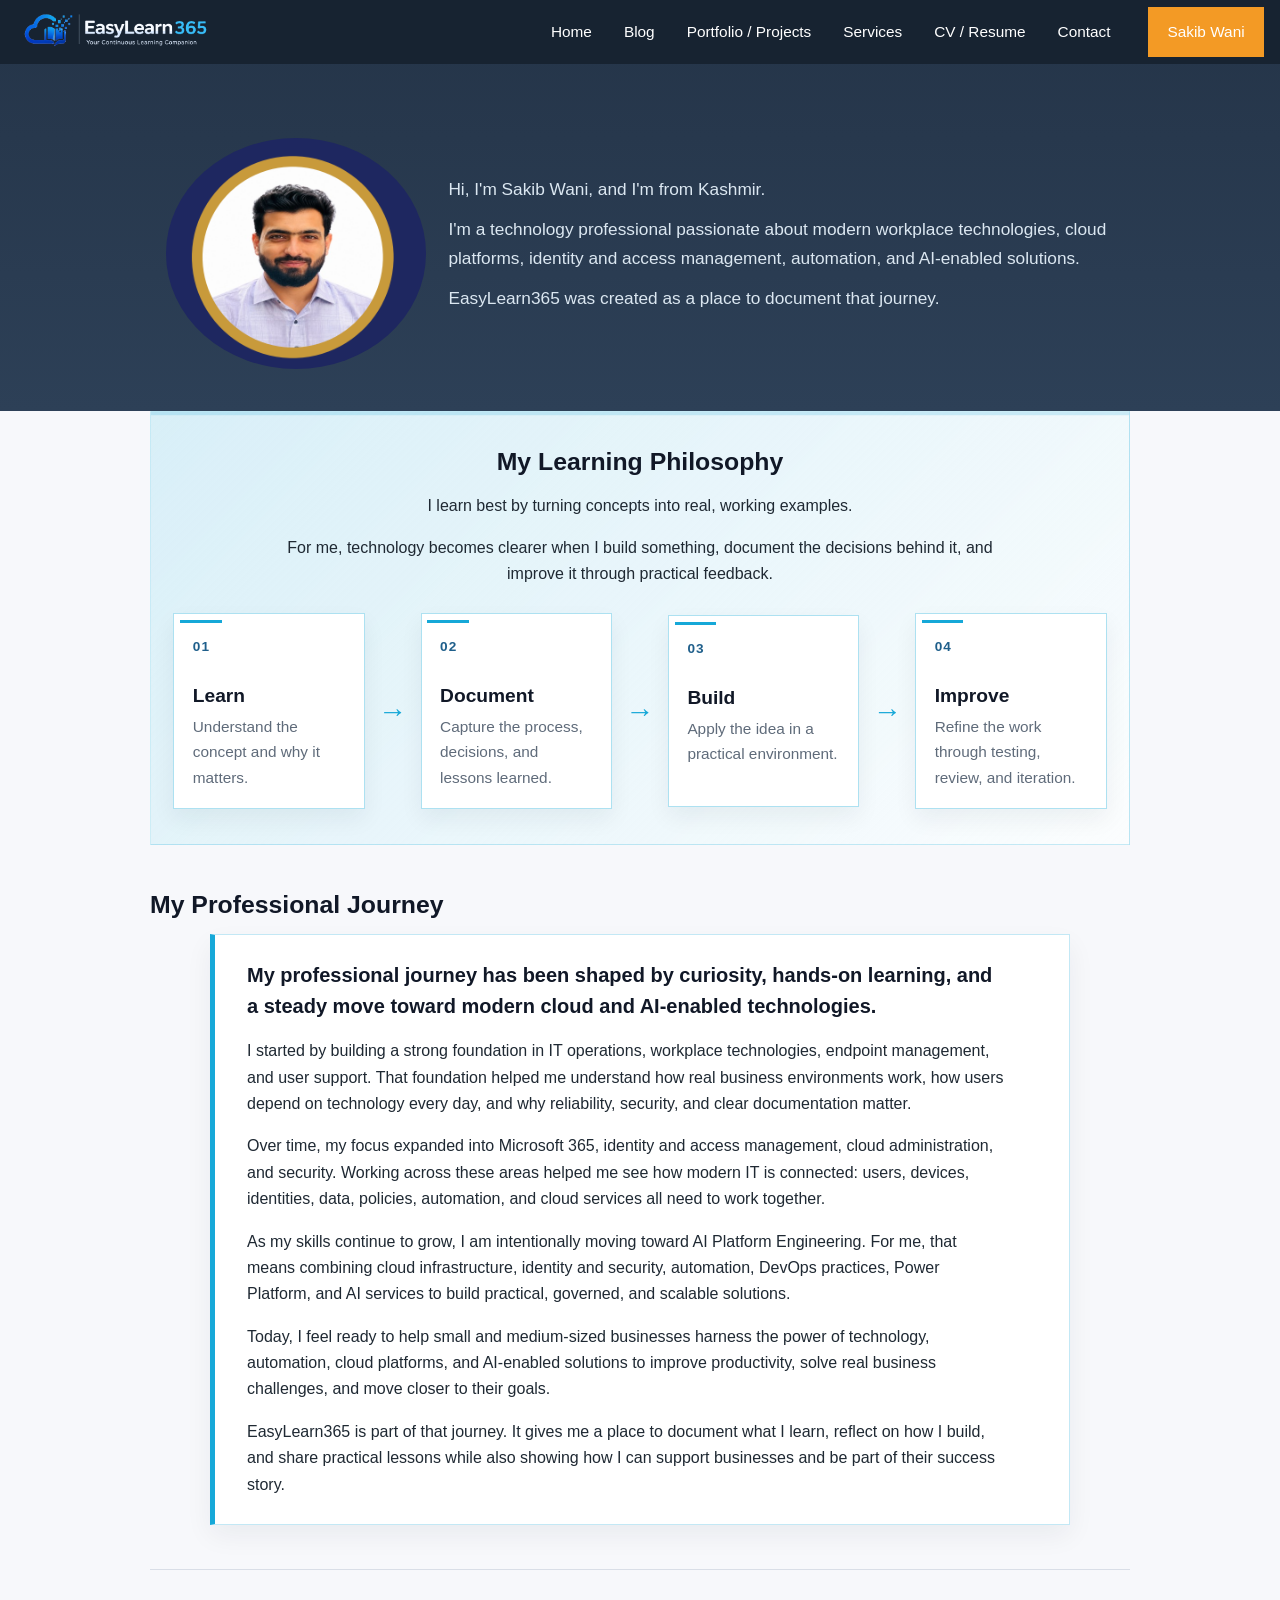
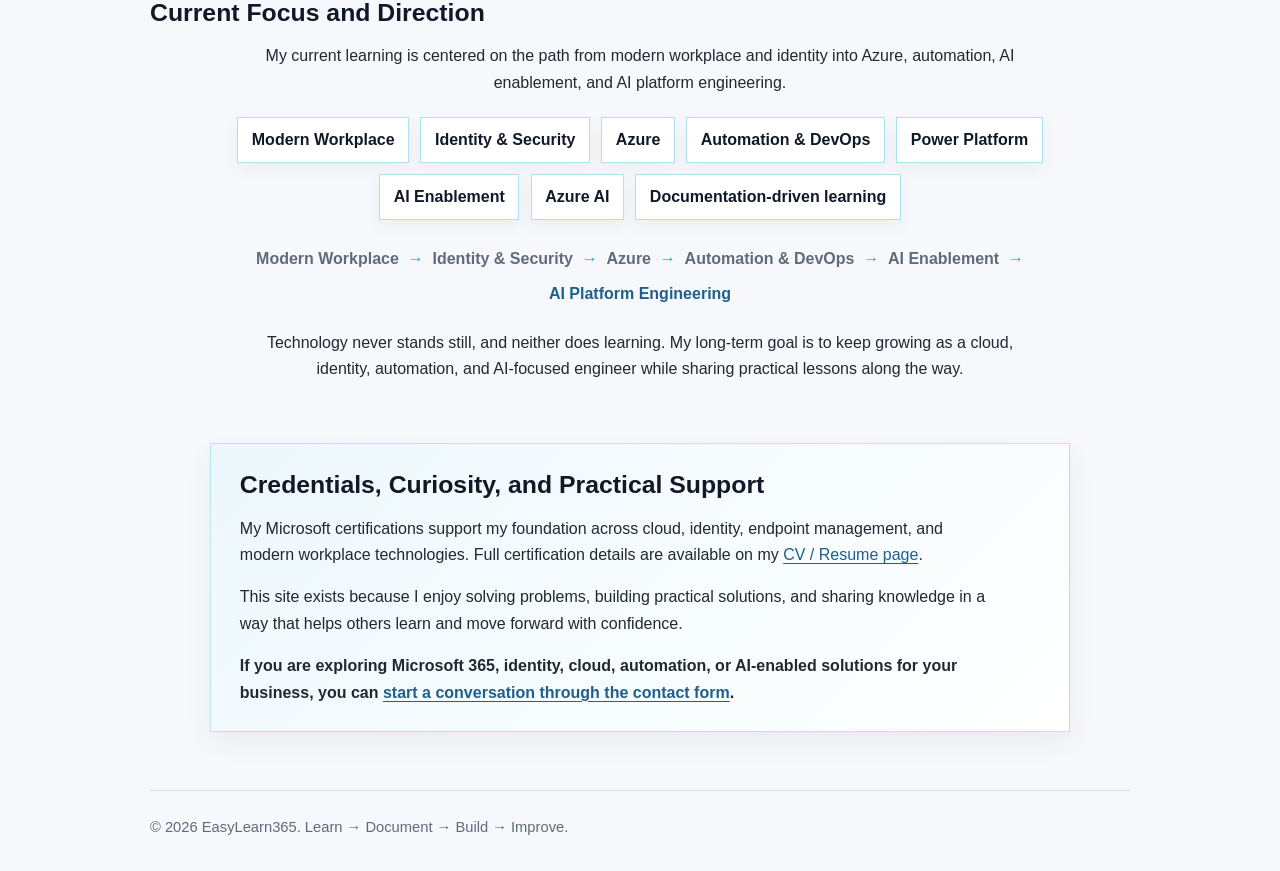
==== commit e29ec456: "Combine About closing sections" ====
--- a/about/index.html
+++ b/about/index.html
@@ -3,7 +3,7 @@
 <head>
   <meta charset="UTF-8" />
   <meta name="viewport" content="width=device-width, initial-scale=1.0" />
-  <link rel="stylesheet" href="../assets/css/styles.css?v=20260815-4" />
+  <link rel="stylesheet" href="../assets/css/styles.css?v=20260815-5" />
   <title>About Me | EasyLearn365</title>
 </head>
 <body>
@@ -167,30 +167,23 @@
       </p>
     </section>
 
-    <section>
-      <h2>Certifications</h2>
+    <section class="about-closing">
+      <h2>Credentials, Curiosity, and Practical Support</h2>
       <p>
         My Microsoft certifications support my foundation across cloud,
         identity, endpoint management, and modern workplace technologies. Full
         certification details are available on my
         <a href="../cv/">CV / Resume page</a>.
       </p>
-    </section>
-
-    <section>
-      <h2>Personal Note</h2>
       <p>
-        I don't claim to know everything.
+        This site exists because I enjoy solving problems, building practical
+        solutions, and sharing knowledge in a way that helps others learn and
+        move forward with confidence.
       </p>
       <p>
-        This site exists because I am curious, enjoy solving problems, and
-        believe that sharing knowledge helps both the learner and the wider
-        community grow.
-      </p>
-      <p>
-        If you're on a similar journey, whether you're just starting out or
-        already working in technology, I hope something here helps you learn,
-        build, and grow.
+        If you are exploring Microsoft 365, identity, cloud, automation, or
+        AI-enabled solutions for your business, you can
+        <a href="../contact/">start a conversation through the contact form</a>.
       </p>
     </section>
   </main>
--- a/assets/css/styles.css
+++ b/assets/css/styles.css
@@ -735,6 +735,31 @@
   line-height: 1.55;
 }
 
+.about-closing {
+  max-width: 860px;
+  margin-left: auto;
+  margin-right: auto;
+  padding: 1.6rem 1.8rem;
+  border: 1px solid rgba(22, 168, 216, 0.28);
+  background:
+    linear-gradient(135deg, rgba(22, 168, 216, 0.08), rgba(255, 255, 255, 0.88)),
+    #ffffff;
+  box-shadow: 0 0.7rem 1.6rem rgba(23, 35, 49, 0.06);
+}
+
+.about-closing h2 {
+  margin-bottom: 0.8rem;
+}
+
+.about-closing p {
+  margin-left: 0;
+}
+
+.about-closing p:last-child {
+  margin-bottom: 0;
+  font-weight: 700;
+}
+
 .contact-page {
   padding-top: 0.8rem;
 }
